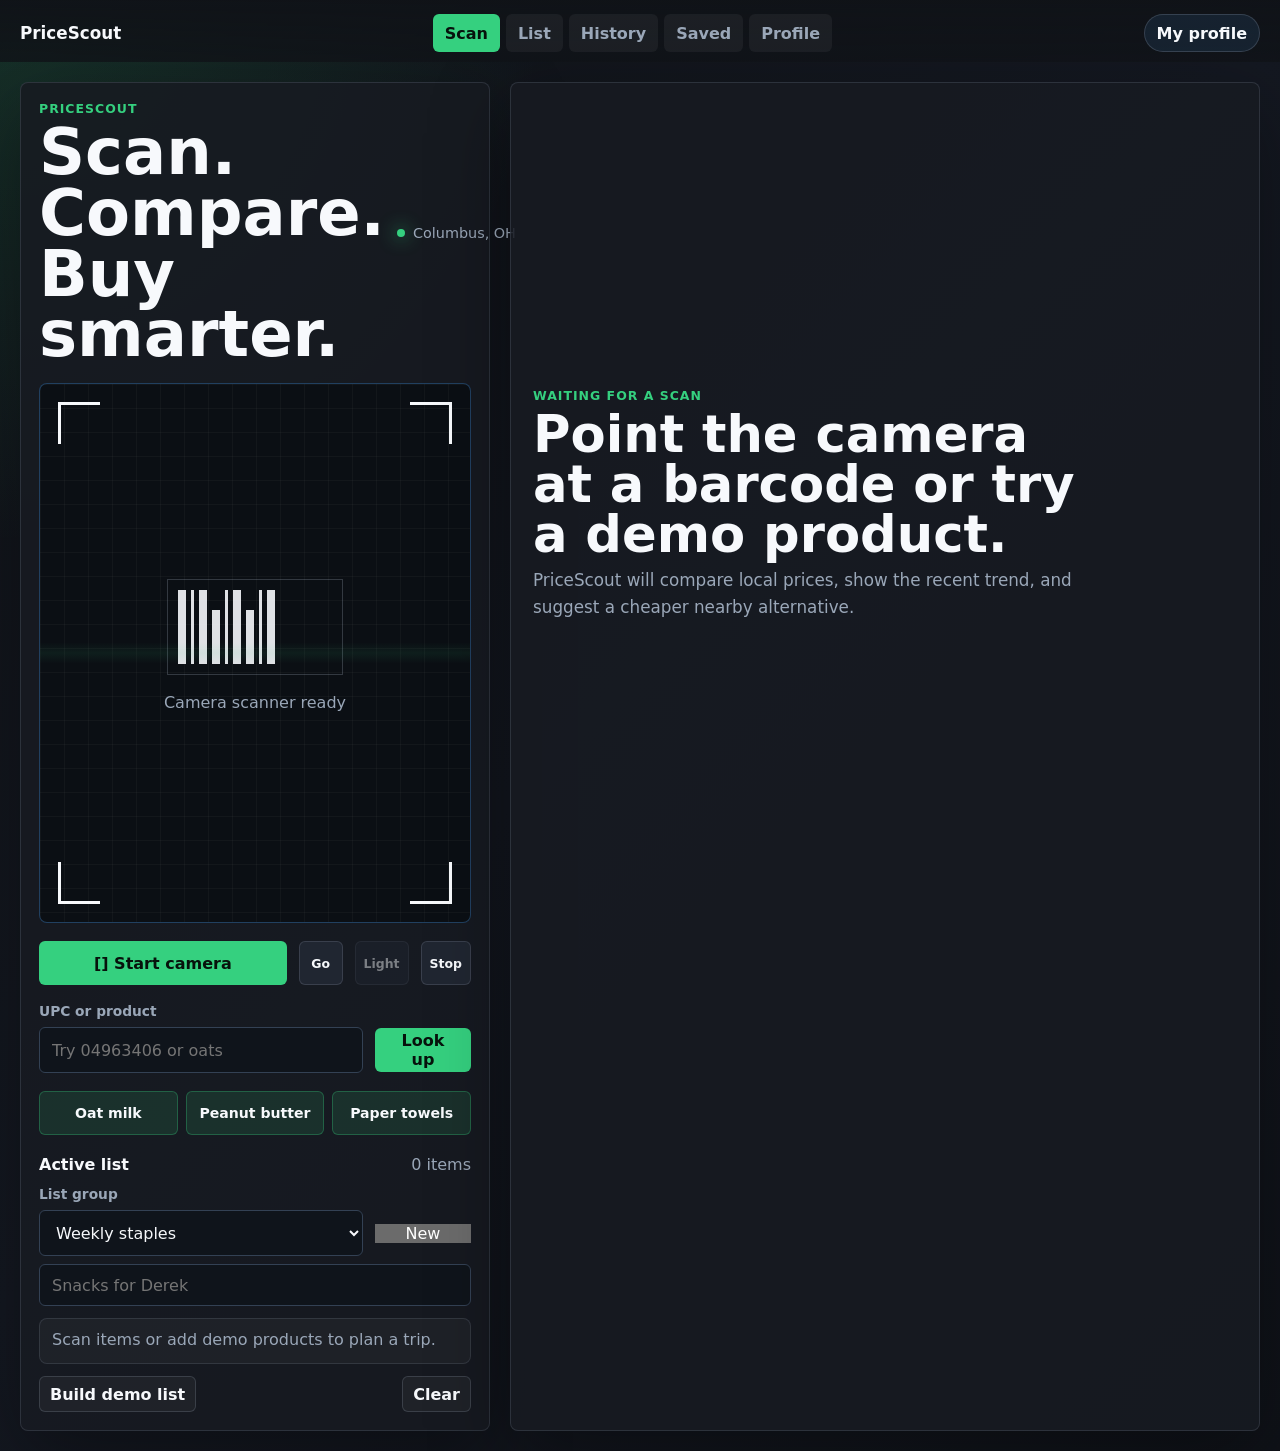
==== Personal Projects/Barcode Scanner/index.html @ 95c1b1e7 "Split app into separate pages" ====
<!doctype html>
<html lang="en">
  <head>
    <meta charset="utf-8" />
    <meta name="viewport" content="width=device-width, initial-scale=1" />
    <title>PriceScout - Scan</title>
    <link rel="stylesheet" href="styles.css" />
  </head>
  <body data-page="scan">
    <header class="app-nav">
      <a class="brand-mark" href="index.html"><strong>PriceScout</strong></a>
      <nav aria-label="Primary">
        <a class="nav-btn active" href="index.html">Scan</a>
        <a class="nav-btn" href="list.html">List</a>
        <a class="nav-btn" href="history.html">History</a>
        <a class="nav-btn" href="saved.html">Saved</a>
        <a class="nav-btn" href="profile.html">Profile</a>
      </nav>
      <a id="profileButton" class="profile-pill" href="profile.html">
        <span id="profileName">My profile</span>
      </a>
    </header>

    <main class="app-shell">
      <section class="scanner-pane" aria-label="Barcode scanner">
        <header class="topbar">
          <div>
            <p class="eyebrow">PriceScout</p>
            <h1>Scan. Compare. Buy smarter.</h1>
          </div>
          <div class="location-pill" aria-label="Current market">
            <span class="dot"></span>
            Columbus, OH
          </div>
        </header>

        <div class="scanner-frame">
          <video id="camera" class="camera" autoplay playsinline muted></video>
          <div id="cameraFallback" class="camera-fallback">
            <div class="barcode-mark" aria-hidden="true">
              <span></span><span></span><span></span><span></span><span></span>
              <span></span><span></span><span></span><span></span>
            </div>
            <p>Camera scanner ready</p>
          </div>
          <div id="cameraNotice" class="camera-notice hidden"></div>
          <div class="scan-grid" aria-hidden="true"></div>
          <div id="scanLine" class="scan-line"></div>
          <div class="corner top-left"></div>
          <div class="corner top-right"></div>
          <div class="corner bottom-left"></div>
          <div class="corner bottom-right"></div>
        </div>

        <div class="scan-actions" aria-label="Scanner controls">
          <button id="startCamera" class="primary-btn" type="button">
            <span aria-hidden="true">[]</span>
            Start camera
          </button>
          <button id="demoScan" class="icon-btn" type="button" aria-label="Run demo scan" title="Run demo scan">Go</button>
          <button id="toggleTorch" class="icon-btn" type="button" aria-label="Toggle flashlight" title="Toggle flashlight" disabled>Light</button>
          <button id="stopCamera" class="icon-btn" type="button" aria-label="Stop camera" title="Stop camera">Stop</button>
        </div>

        <form id="lookupForm" class="manual-lookup" autocomplete="off">
          <label for="upcInput">UPC or product</label>
          <div class="lookup-row">
            <input id="upcInput" name="upc" type="text" inputmode="numeric" placeholder="Try 04963406 or oats" />
            <button type="submit">Look up</button>
          </div>
        </form>

        <div class="demo-products" aria-label="Demo products">
          <button type="button" data-code="04963406">Oat milk</button>
          <button type="button" data-code="041570052057">Peanut butter</button>
          <button type="button" data-code="036000291452">Paper towels</button>
        </div>

        <section class="basket-panel" aria-label="Grocery list">
          <div class="section-heading">
            <h3>Active list</h3>
            <span id="basketCount">0 items</span>
          </div>
          <form id="groupForm" class="group-form" autocomplete="off">
            <label for="groupSelect">List group</label>
            <div class="lookup-row">
              <select id="groupSelect" name="group"></select>
              <button type="submit">New</button>
            </div>
            <input id="groupNameInput" type="text" placeholder="Snacks for Derek" />
          </form>
          <div id="basketList" class="basket-list"></div>
          <div class="basket-actions">
            <button id="seedBasket" class="ghost-btn" type="button">Build demo list</button>
            <button id="clearBasket" class="ghost-btn" type="button">Clear</button>
          </div>
        </section>
      </section>

      <section class="results-pane" aria-live="polite">
        <div id="emptyState" class="empty-state">
          <p class="eyebrow">Waiting for a scan</p>
          <h2>Point the camera at a barcode or try a demo product.</h2>
          <p>PriceScout will compare local prices, show the recent trend, and suggest a cheaper nearby alternative.</p>
        </div>

        <div id="loadingState" class="loading-state hidden">
          <p class="eyebrow">Reading barcode</p>
          <h2>Checking local prices...</h2>
          <div class="progress-track"><span id="progressBar"></span></div>
          <p id="loadingText">Identifying product</p>
        </div>

        <article id="productResult" class="product-result hidden">
          <header class="product-header">
            <img id="productImage" class="product-image hidden" alt="" />
            <div>
              <p id="productMeta" class="eyebrow">UPC</p>
              <h2 id="productName"></h2>
              <p id="productBrand" class="subtle"></p>
              <p id="productSource" class="source-line"></p>
            </div>
            <div class="product-actions">
              <div id="dealBadge" class="deal-badge">Fair</div>
              <button id="addToBasket" class="small-action" type="button">Add to list</button>
              <button id="saveProduct" class="ghost-btn" type="button">Save</button>
            </div>
          </header>

          <div class="hero-metrics">
            <div>
              <span class="metric-label">Best local</span>
              <strong id="bestPrice">$0.00</strong>
              <span id="bestStore"></span>
            </div>
            <div>
              <span class="metric-label">6 month trend</span>
              <strong id="trendValue">0%</strong>
              <span id="trendCopy"></span>
            </div>
            <div>
              <span class="metric-label">Alternative</span>
              <strong id="savingsValue">$0.00</strong>
              <span id="alternativeName"></span>
            </div>
          </div>

          <section class="insight-band">
            <span aria-hidden="true">i</span>
            <p id="insightText"></p>
          </section>

          <section class="store-section">
            <div class="section-heading">
              <h3>Nearby stores</h3>
              <button id="sortStores" class="text-btn" type="button">Sort by price</button>
            </div>
            <div id="storeList" class="store-list"></div>
          </section>

          <section class="history-section">
            <div class="section-heading">
              <h3>Price history</h3>
              <span id="historyRange">6 months</span>
            </div>
            <svg id="historyChart" class="history-chart" viewBox="0 0 640 180" role="img" aria-label="Six month price history"></svg>
          </section>

          <section class="alternative-section">
            <h3>Store-brand swap</h3>
            <div id="alternativeCard" class="alternative-card"></div>
          </section>
        </article>

        <article id="optimizerPanel" class="optimizer-panel hidden">
          <header class="section-heading">
            <div>
              <p class="eyebrow">Trip planner</p>
              <h2>Optimized shopping list</h2>
            </div>
            <div class="mode-toggle" aria-label="Shopping mode">
              <button id="singleStoreMode" class="active" type="button">One shop</button>
              <button id="multiStoreMode" type="button">Multi shop</button>
            </div>
          </header>

          <div class="optimizer-summary">
            <div>
              <span class="metric-label">Estimated total</span>
              <strong id="optimizedTotal">$0.00</strong>
            </div>
            <div>
              <span class="metric-label">Savings</span>
              <strong id="optimizedSavings">$0.00</strong>
            </div>
            <div>
              <span class="metric-label">Stops</span>
              <strong id="optimizedStops">1</strong>
            </div>
          </div>

          <section class="route-card">
            <div class="section-heading">
              <h3 id="routeTitle">Best single store</h3>
              <span id="routeSubtitle">Balanced by basket total</span>
            </div>
            <div id="routeList" class="route-list"></div>
          </section>
        </article>
      </section>
    </main>

    <nav class="bottom-nav" aria-label="Primary mobile">
      <a class="nav-btn active" href="index.html">Scan</a>
      <a class="nav-btn" href="list.html">List</a>
      <a class="nav-btn" href="history.html">History</a>
      <a class="nav-btn" href="saved.html">Saved</a>
      <a class="nav-btn" href="profile.html">Profile</a>
    </nav>

    <script src="app.js"></script>
  </body>
</html>
---- Personal Projects/Barcode Scanner/styles.css ----
:root {
  color-scheme: dark;
  --bg: #101318;
  --panel: #171b22;
  --panel-2: #202631;
  --line: #334154;
  --text: #f7f9fc;
  --muted: #9aa7b8;
  --green: #35d07f;
  --blue: #52a8ff;
  --amber: #f4b63f;
  --red: #ff6b6b;
  --shadow: 0 24px 80px rgba(0, 0, 0, 0.35);
}

* {
  box-sizing: border-box;
}

body {
  margin: 0;
  min-height: 100vh;
  background:
    radial-gradient(circle at top left, rgba(53, 208, 127, 0.16), transparent 34rem),
    linear-gradient(135deg, #101318 0%, #141821 48%, #0f1218 100%);
  color: var(--text);
  font-family: Inter, ui-sans-serif, system-ui, -apple-system, BlinkMacSystemFont, "Segoe UI", sans-serif;
}

button,
input,
select {
  font: inherit;
}

button {
  border: 0;
  cursor: pointer;
}

a {
  color: inherit;
  text-decoration: none;
}

.app-nav {
  position: sticky;
  top: 0;
  z-index: 20;
  display: grid;
  grid-template-columns: auto 1fr auto;
  gap: 16px;
  align-items: center;
  width: min(1280px, 100%);
  margin: 0 auto;
  padding: 14px 20px 10px;
  background: linear-gradient(180deg, rgba(16, 19, 24, 0.98), rgba(16, 19, 24, 0.82));
  backdrop-filter: blur(14px);
}

.app-nav nav,
.bottom-nav {
  display: flex;
  gap: 6px;
}

.app-nav nav {
  justify-content: center;
}

.brand-mark strong {
  display: block;
  font-size: 1.05rem;
  letter-spacing: 0;
}

.profile-pill {
  display: grid;
  place-items: center;
  min-height: 38px;
  max-width: 180px;
  padding: 0 12px;
  border: 1px solid rgba(154, 167, 184, 0.24);
  border-radius: 999px;
  background: rgba(82, 168, 255, 0.1);
  color: var(--text);
  font-weight: 900;
  overflow: hidden;
  text-overflow: ellipsis;
  white-space: nowrap;
}

.nav-btn {
  display: grid;
  place-items: center;
  min-height: 38px;
  padding: 0 12px;
  border-radius: 6px;
  background: rgba(255, 255, 255, 0.05);
  color: var(--muted);
  font-weight: 900;
}

.nav-btn.active {
  background: var(--green);
  color: #07120c;
}

.bottom-nav,
.app-view {
  display: none;
}

.app-view.active {
  display: grid;
}

.app-shell {
  display: grid;
  grid-template-columns: minmax(320px, 470px) minmax(0, 1fr);
  gap: 20px;
  width: min(1280px, 100%);
  min-height: calc(100vh - 62px);
  margin: 0 auto;
  padding: 20px;
}

.app-page {
  gap: 18px;
  width: min(1280px, 100%);
  min-height: calc(100vh - 74px);
  margin: 0 auto;
  padding: 20px;
}

.scanner-pane,
.results-pane {
  border: 1px solid rgba(148, 163, 184, 0.18);
  background: rgba(23, 27, 34, 0.88);
  box-shadow: var(--shadow);
}

.scanner-pane {
  display: flex;
  flex-direction: column;
  gap: 18px;
  padding: 18px;
  border-radius: 8px;
}

.results-pane {
  position: relative;
  overflow: hidden;
  padding: 22px;
  border-radius: 8px;
}

.topbar,
.product-header,
.section-heading,
.page-heading,
.scan-actions,
.lookup-row,
.basket-actions {
  display: flex;
  align-items: center;
  justify-content: space-between;
  gap: 12px;
}

.page-heading {
  padding: 18px;
  border: 1px solid rgba(148, 163, 184, 0.18);
  border-radius: 8px;
  background: rgba(23, 27, 34, 0.88);
}

.page-heading h1 {
  max-width: none;
  margin-bottom: 0;
  font-size: clamp(1.8rem, 4vw, 3rem);
  line-height: 1;
}

.eyebrow {
  margin: 0 0 6px;
  color: var(--green);
  font-size: 0.78rem;
  font-weight: 800;
  letter-spacing: 0.08em;
  text-transform: uppercase;
}

h1,
h2,
h3,
p {
  margin-top: 0;
}

h1 {
  max-width: 13ch;
  margin-bottom: 0;
  font-size: clamp(2rem, 5vw, 4.25rem);
  line-height: 0.95;
  letter-spacing: 0;
}

h2 {
  margin-bottom: 8px;
  font-size: 1.85rem;
  line-height: 1.08;
  letter-spacing: 0;
}

h3 {
  margin-bottom: 0;
  font-size: 1rem;
  letter-spacing: 0;
}

.location-pill {
  display: inline-flex;
  align-items: center;
  gap: 8px;
  min-width: max-content;
  color: var(--muted);
  font-size: 0.9rem;
}

.dot {
  width: 8px;
  height: 8px;
  border-radius: 50%;
  background: var(--green);
  box-shadow: 0 0 18px var(--green);
}

.scanner-frame {
  position: relative;
  overflow: hidden;
  width: 100%;
  aspect-ratio: 4 / 5;
  min-height: 340px;
  border: 1px solid rgba(82, 168, 255, 0.32);
  border-radius: 8px;
  background: #0b0f14;
}

.camera,
.camera-fallback {
  position: absolute;
  inset: 0;
  width: 100%;
  height: 100%;
}

.camera {
  display: none;
  object-fit: cover;
}

.camera.is-live {
  display: block;
}

.camera-fallback {
  display: grid;
  place-items: center;
  align-content: center;
  gap: 18px;
  color: var(--muted);
  background:
    linear-gradient(rgba(255, 255, 255, 0.03) 1px, transparent 1px),
    linear-gradient(90deg, rgba(255, 255, 255, 0.03) 1px, transparent 1px);
  background-size: 24px 24px;
}

.camera.is-live + .camera-fallback {
  display: none;
}

.camera-notice {
  position: absolute;
  left: 14px;
  right: 14px;
  bottom: 14px;
  z-index: 4;
  padding: 12px;
  border: 1px solid rgba(244, 182, 63, 0.38);
  border-radius: 8px;
  background: rgba(15, 20, 27, 0.92);
  color: var(--text);
  line-height: 1.4;
}

.camera-notice strong {
  display: block;
  margin-bottom: 4px;
  color: var(--amber);
}

.barcode-mark {
  display: flex;
  align-items: end;
  gap: 5px;
  width: 176px;
  height: 96px;
  padding: 10px;
  border: 1px solid rgba(154, 167, 184, 0.28);
}

.barcode-mark span {
  display: block;
  width: 8px;
  height: 100%;
  background: var(--text);
  opacity: 0.9;
}

.barcode-mark span:nth-child(2),
.barcode-mark span:nth-child(5),
.barcode-mark span:nth-child(8) {
  width: 3px;
}

.barcode-mark span:nth-child(4),
.barcode-mark span:nth-child(7) {
  height: 72%;
}

.scan-grid {
  position: absolute;
  inset: 0;
  background: linear-gradient(transparent 0 48%, rgba(53, 208, 127, 0.08) 50%, transparent 52%);
  pointer-events: none;
}

.scan-line {
  position: absolute;
  left: 8%;
  right: 8%;
  top: 16%;
  height: 3px;
  background: var(--green);
  box-shadow: 0 0 24px var(--green), 0 0 60px rgba(53, 208, 127, 0.75);
  opacity: 0;
}

.scan-line.active {
  opacity: 1;
  animation: scanSweep 1.3s ease-in-out infinite;
}

@keyframes scanSweep {
  0%, 100% { transform: translateY(0); }
  50% { transform: translateY(235px); }
}

.corner {
  position: absolute;
  width: 42px;
  height: 42px;
  border-color: var(--green);
}

.top-left { top: 18px; left: 18px; border-top: 3px solid; border-left: 3px solid; }
.top-right { top: 18px; right: 18px; border-top: 3px solid; border-right: 3px solid; }
.bottom-left { bottom: 18px; left: 18px; border-bottom: 3px solid; border-left: 3px solid; }
.bottom-right { bottom: 18px; right: 18px; border-bottom: 3px solid; border-right: 3px solid; }

.primary-btn,
.manual-lookup button,
.demo-products button,
.small-action {
  min-height: 44px;
  border-radius: 6px;
  background: var(--green);
  color: #07120c;
  font-weight: 800;
}

.primary-btn {
  flex: 1;
}

.icon-btn {
  display: grid;
  place-items: center;
  min-width: 44px;
  height: 44px;
  padding: 0 8px;
  border-radius: 6px;
  background: var(--panel-2);
  color: var(--text);
  border: 1px solid rgba(154, 167, 184, 0.2);
  font-size: 0.78rem;
  font-weight: 900;
}

.icon-btn.active {
  background: rgba(244, 182, 63, 0.18);
  color: var(--amber);
  border-color: rgba(244, 182, 63, 0.5);
}

.icon-btn:disabled {
  cursor: not-allowed;
  opacity: 0.45;
}

.ghost-btn {
  display: inline-grid;
  place-items: center;
  min-height: 36px;
  padding: 0 10px;
  border: 1px solid rgba(154, 167, 184, 0.22);
  border-radius: 6px;
  background: rgba(255, 255, 255, 0.04);
  color: var(--text);
  font-weight: 800;
}

.manual-lookup {
  display: grid;
  gap: 8px;
}

.manual-lookup label {
  color: var(--muted);
  font-size: 0.86rem;
  font-weight: 700;
}

.lookup-row input,
.lookup-row select {
  min-width: 0;
  width: 100%;
  min-height: 46px;
  padding: 0 12px;
  border: 1px solid var(--line);
  border-radius: 6px;
  background: #0f141b;
  color: var(--text);
  outline: 0;
}

.lookup-row input:focus,
.lookup-row select:focus {
  border-color: var(--blue);
  box-shadow: 0 0 0 3px rgba(82, 168, 255, 0.18);
}

.lookup-row button {
  min-width: 96px;
  padding: 0 14px;
}

.demo-products {
  display: grid;
  grid-template-columns: repeat(3, minmax(0, 1fr));
  gap: 8px;
}

.demo-products button {
  padding: 0 8px;
  background: rgba(53, 208, 127, 0.13);
  color: var(--text);
  border: 1px solid rgba(53, 208, 127, 0.3);
  font-size: 0.88rem;
}

.basket-panel {
  display: grid;
  gap: 12px;
  margin-top: auto;
  padding-top: 2px;
}

.group-form,
.profile-form {
  display: grid;
  gap: 8px;
}

.group-form label,
.profile-form label {
  color: var(--muted);
  font-size: 0.86rem;
  font-weight: 700;
}

.group-form > input,
.profile-form input {
  min-height: 42px;
  padding: 0 12px;
  border: 1px solid var(--line);
  border-radius: 6px;
  background: #0f141b;
  color: var(--text);
}

.basket-list {
  display: grid;
  gap: 8px;
  min-height: 46px;
}

.basket-empty,
.basket-item {
  padding: 10px 12px;
  border: 1px solid rgba(154, 167, 184, 0.16);
  border-radius: 8px;
  background: rgba(255, 255, 255, 0.035);
}

.basket-empty {
  color: var(--muted);
  line-height: 1.4;
}

.basket-item {
  display: grid;
  grid-template-columns: minmax(0, 1fr) auto;
  gap: 10px;
  align-items: center;
}

.basket-item p {
  margin-bottom: 2px;
  color: var(--muted);
  font-size: 0.86rem;
}

.basket-item button {
  width: 32px;
  height: 32px;
  border-radius: 6px;
  background: rgba(255, 107, 107, 0.12);
  color: var(--red);
  font-weight: 900;
}

.group-cards,
.history-list,
.profile-stats {
  display: grid;
  gap: 12px;
}

.group-card,
.history-card,
.profile-card {
  display: grid;
  gap: 12px;
  padding: 14px;
  border: 1px solid rgba(154, 167, 184, 0.16);
  border-radius: 8px;
  background: rgba(23, 27, 34, 0.88);
}

.group-card header,
.history-card {
  display: grid;
  grid-template-columns: minmax(0, 1fr) auto;
  gap: 12px;
  align-items: center;
}

.history-product {
  display: flex;
  gap: 12px;
  align-items: center;
  min-width: 0;
}

.history-product img,
.history-thumb {
  width: 54px;
  height: 54px;
  flex: 0 0 auto;
  border: 1px solid rgba(154, 167, 184, 0.18);
  border-radius: 8px;
  background: #fff;
  object-fit: contain;
}

.history-thumb {
  display: grid;
  place-items: center;
  background: rgba(82, 168, 255, 0.1);
  color: var(--blue);
  font-weight: 900;
}

.card-actions {
  display: flex;
  gap: 8px;
  flex-wrap: wrap;
  justify-content: end;
}

.empty-state,
.loading-state {
  display: grid;
  align-content: center;
  min-height: calc(100vh - 84px);
  max-width: 560px;
}

.empty-state h2,
.loading-state h2 {
  font-size: clamp(2rem, 4vw, 4.8rem);
  line-height: 0.98;
  letter-spacing: 0;
}

.empty-state p:last-child,
.loading-state p:last-child {
  color: var(--muted);
  font-size: 1.05rem;
  line-height: 1.6;
}

.progress-track {
  overflow: hidden;
  width: min(420px, 100%);
  height: 8px;
  margin: 20px 0 12px;
  border-radius: 999px;
  background: var(--panel-2);
}

.progress-track span {
  display: block;
  width: 0%;
  height: 100%;
  background: linear-gradient(90deg, var(--green), var(--blue));
  transition: width 200ms ease;
}

.product-result {
  display: grid;
  gap: 20px;
}

.product-header {
  align-items: start;
}

.product-image {
  width: 82px;
  height: 82px;
  border: 1px solid rgba(154, 167, 184, 0.2);
  border-radius: 8px;
  background: #fff;
  object-fit: contain;
}

.source-line {
  margin: 6px 0 0;
  color: var(--blue);
  font-size: 0.86rem;
  font-weight: 800;
}

.product-actions {
  display: grid;
  gap: 8px;
  justify-items: end;
}

.small-action {
  min-height: 36px;
  padding: 0 12px;
}

.small-action:disabled {
  cursor: not-allowed;
  opacity: 0.55;
}

.subtle,
.metric-label,
.hero-metrics span,
.section-heading span {
  color: var(--muted);
}

.deal-badge {
  display: grid;
  place-items: center;
  min-width: 92px;
  height: 38px;
  border-radius: 999px;
  background: rgba(53, 208, 127, 0.13);
  color: var(--green);
  border: 1px solid rgba(53, 208, 127, 0.28);
  font-weight: 900;
}

.deal-badge.high {
  background: rgba(255, 107, 107, 0.13);
  color: var(--red);
  border-color: rgba(255, 107, 107, 0.28);
}

.deal-badge.fair {
  background: rgba(244, 182, 63, 0.13);
  color: var(--amber);
  border-color: rgba(244, 182, 63, 0.28);
}

.deal-badge.tracking {
  background: rgba(82, 168, 255, 0.13);
  color: var(--blue);
  border-color: rgba(82, 168, 255, 0.28);
}

.hero-metrics {
  display: grid;
  grid-template-columns: repeat(3, minmax(0, 1fr));
  gap: 12px;
}

.optimizer-panel {
  display: grid;
  gap: 18px;
  margin-top: 22px;
  padding-top: 20px;
  border-top: 1px solid rgba(154, 167, 184, 0.18);
}

.mode-toggle {
  display: grid;
  grid-template-columns: repeat(2, minmax(84px, 1fr));
  gap: 4px;
  padding: 4px;
  border: 1px solid rgba(154, 167, 184, 0.2);
  border-radius: 8px;
  background: #111821;
}

.mode-toggle button {
  min-height: 36px;
  border-radius: 6px;
  background: transparent;
  color: var(--muted);
  font-weight: 900;
}

.mode-toggle button.active {
  background: var(--green);
  color: #07120c;
}

.optimizer-summary {
  display: grid;
  grid-template-columns: repeat(3, minmax(0, 1fr));
  gap: 12px;
}

.optimizer-summary > div {
  display: grid;
  gap: 5px;
  min-height: 104px;
  padding: 14px;
  border: 1px solid rgba(154, 167, 184, 0.18);
  border-radius: 8px;
  background: var(--panel-2);
}

.optimizer-summary strong {
  font-size: 1.75rem;
}

.route-card {
  display: grid;
  gap: 12px;
}

.route-list {
  display: grid;
  gap: 10px;
}

.route-stop {
  display: grid;
  gap: 8px;
  padding: 12px;
  border: 1px solid rgba(82, 168, 255, 0.22);
  border-radius: 8px;
  background: rgba(82, 168, 255, 0.06);
}

.route-stop header {
  display: flex;
  justify-content: space-between;
  gap: 10px;
  align-items: center;
}

.route-stop ol {
  display: grid;
  gap: 6px;
  margin: 0;
  padding-left: 20px;
  color: var(--muted);
}

.route-stop li strong {
  color: var(--text);
}

.hero-metrics > div {
  display: grid;
  gap: 5px;
  min-height: 128px;
  padding: 16px;
  border: 1px solid rgba(154, 167, 184, 0.18);
  border-radius: 8px;
  background: var(--panel-2);
}

.metric-label {
  font-size: 0.78rem;
  font-weight: 800;
  text-transform: uppercase;
}

.hero-metrics strong {
  font-size: 2.1rem;
  line-height: 1;
}

.insight-band {
  display: flex;
  gap: 12px;
  align-items: flex-start;
  padding: 14px;
  border-left: 4px solid var(--blue);
  background: rgba(82, 168, 255, 0.1);
}

.insight-band span {
  display: grid;
  place-items: center;
  width: 24px;
  height: 24px;
  flex: 0 0 auto;
  border-radius: 50%;
  background: var(--blue);
  color: #07111c;
  font-weight: 900;
}

.insight-band p {
  margin-bottom: 0;
  line-height: 1.5;
}

.store-list {
  display: grid;
  gap: 8px;
  margin-top: 12px;
}

.store-row {
  display: grid;
  grid-template-columns: minmax(110px, 1fr) auto auto;
  gap: 12px;
  align-items: center;
  min-height: 58px;
  padding: 10px 12px;
  border: 1px solid rgba(154, 167, 184, 0.16);
  border-radius: 8px;
  background: rgba(255, 255, 255, 0.035);
}

.store-row.best {
  border-color: rgba(53, 208, 127, 0.52);
  background: rgba(53, 208, 127, 0.08);
}

.store-row strong {
  font-size: 1.2rem;
}

.store-distance {
  color: var(--muted);
  font-size: 0.88rem;
}

.text-btn {
  min-height: 34px;
  padding: 0 10px;
  border-radius: 6px;
  background: transparent;
  color: var(--blue);
  font-weight: 800;
}

.history-chart {
  width: 100%;
  min-height: 180px;
  margin-top: 12px;
  border: 1px solid rgba(154, 167, 184, 0.16);
  border-radius: 8px;
  background: #111821;
}

.alternative-card {
  display: grid;
  grid-template-columns: minmax(0, 1fr) auto;
  gap: 14px;
  align-items: center;
  margin-top: 12px;
  padding: 14px;
  border: 1px solid rgba(244, 182, 63, 0.28);
  border-radius: 8px;
  background: rgba(244, 182, 63, 0.09);
}

.alternative-card p {
  margin-bottom: 4px;
  color: var(--muted);
}

.alternative-card strong:last-child {
  color: var(--amber);
  font-size: 1.35rem;
}

.hidden {
  display: none;
}

@media (max-width: 900px) {
  body {
    padding-bottom: 76px;
  }

  .app-nav {
    grid-template-columns: minmax(0, 1fr) auto;
    padding: 12px 12px 10px;
    border-bottom: 1px solid rgba(154, 167, 184, 0.14);
  }

  .app-nav nav {
    display: none;
  }

  .profile-pill {
    max-width: 136px;
    min-height: 40px;
  }

  .bottom-nav {
    position: fixed;
    left: 12px;
    right: 12px;
    bottom: 12px;
    z-index: 30;
    display: grid;
    grid-template-columns: repeat(5, 1fr);
    padding: 6px;
    border: 1px solid rgba(154, 167, 184, 0.22);
    border-radius: 8px;
    background: rgba(15, 20, 27, 0.96);
    box-shadow: var(--shadow);
  }

  .bottom-nav .nav-btn {
    padding: 0 6px;
    font-size: 0.78rem;
  }

  .app-shell {
    grid-template-columns: 1fr;
    padding: 12px;
  }

  .app-page {
    padding: 12px;
  }

  .empty-state,
  .loading-state {
    min-height: 320px;
  }
}

@media (max-width: 620px) {
  .topbar,
  .product-header,
  .hero-metrics,
  .alternative-card,
  .optimizer-summary {
    grid-template-columns: 1fr;
  }

  .topbar,
  .product-header {
    display: grid;
  }

  .product-actions {
    justify-items: start;
  }

  .hero-metrics {
    display: grid;
  }

  .demo-products {
    grid-template-columns: 1fr;
  }

  .store-row {
    grid-template-columns: 1fr auto;
  }

  .store-distance {
    grid-column: 1 / -1;
  }

  .group-card header,
  .history-card {
    grid-template-columns: 1fr;
  }

  .card-actions {
    justify-content: start;
  }
}
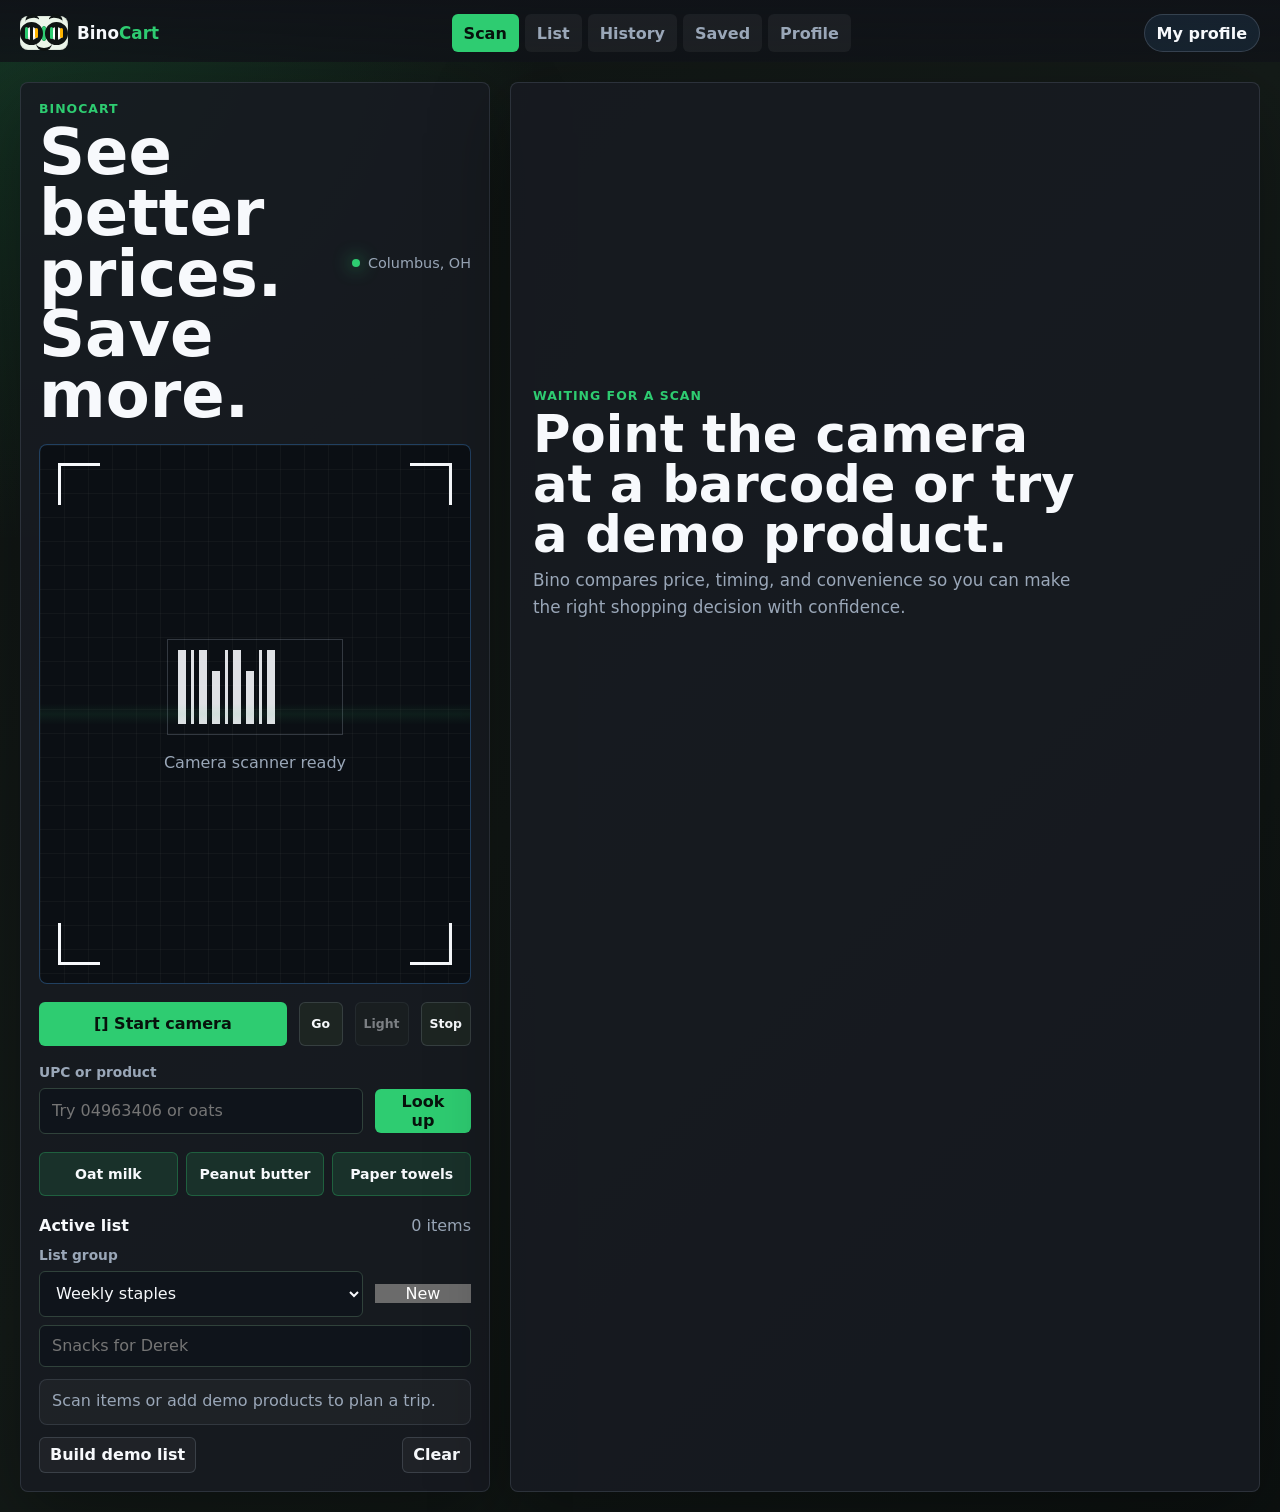
==== commit 38dbd744: "Rebrand barcode scanner to BinoCart" ====
--- a/Personal Projects/Barcode Scanner/index.html
+++ b/Personal Projects/Barcode Scanner/index.html
@@ -3,12 +3,20 @@
   <head>
     <meta charset="utf-8" />
     <meta name="viewport" content="width=device-width, initial-scale=1" />
-    <title>PriceScout - Scan</title>
+    <title>BinoCart - Scan</title>
     <link rel="stylesheet" href="styles.css" />
   </head>
   <body data-page="scan">
     <header class="app-nav">
-      <a class="brand-mark" href="index.html"><strong>PriceScout</strong></a>
+      <a class="brand-mark" href="index.html" aria-label="BinoCart home">
+        <span class="bino-logo" aria-hidden="true">
+          <span class="bino-lens left"><span></span><span></span><span></span></span>
+          <span class="bino-bridge"></span>
+          <span class="bino-lens right"><span></span><span></span><span></span></span>
+          <span class="bino-smile"></span>
+        </span>
+        <strong><span>Bino</span><span>Cart</span></strong>
+      </a>
       <nav aria-label="Primary">
         <a class="nav-btn active" href="index.html">Scan</a>
         <a class="nav-btn" href="list.html">List</a>
@@ -25,8 +33,8 @@
       <section class="scanner-pane" aria-label="Barcode scanner">
         <header class="topbar">
           <div>
-            <p class="eyebrow">PriceScout</p>
-            <h1>Scan. Compare. Buy smarter.</h1>
+            <p class="eyebrow">BinoCart</p>
+            <h1>See better prices. Save more.</h1>
           </div>
           <div class="location-pill" aria-label="Current market">
             <span class="dot"></span>
@@ -101,7 +109,7 @@
         <div id="emptyState" class="empty-state">
           <p class="eyebrow">Waiting for a scan</p>
           <h2>Point the camera at a barcode or try a demo product.</h2>
-          <p>PriceScout will compare local prices, show the recent trend, and suggest a cheaper nearby alternative.</p>
+          <p>Bino compares price, timing, and convenience so you can make the right shopping decision with confidence.</p>
         </div>
 
         <div id="loadingState" class="loading-state hidden">
@@ -129,7 +137,7 @@
 
           <div class="hero-metrics">
             <div>
-              <span class="metric-label">Best local</span>
+              <span class="metric-label">Best decision</span>
               <strong id="bestPrice">$0.00</strong>
               <span id="bestStore"></span>
             </div>
@@ -167,7 +175,7 @@
           </section>
 
           <section class="alternative-section">
-            <h3>Store-brand swap</h3>
+            <h3>Bino swap</h3>
             <div id="alternativeCard" class="alternative-card"></div>
           </section>
         </article>
--- a/Personal Projects/Barcode Scanner/styles.css
+++ b/Personal Projects/Barcode Scanner/styles.css
@@ -1,14 +1,17 @@
 :root {
   color-scheme: dark;
-  --bg: #101318;
-  --panel: #171b22;
-  --panel-2: #202631;
-  --line: #334154;
+  --bg: #0f1413;
+  --panel: #151b19;
+  --panel-2: #1d2522;
+  --line: #30423b;
   --text: #f7f9fc;
   --muted: #9aa7b8;
-  --green: #35d07f;
+  --green: #2ecc71;
+  --green-dark: #1f9e52;
   --blue: #52a8ff;
-  --amber: #f4b63f;
+  --amber: #ffb400;
+  --mint: #ebf5e9;
+  --near-black: #0f1413;
   --red: #ff6b6b;
   --shadow: 0 24px 80px rgba(0, 0, 0, 0.35);
 }
@@ -21,10 +24,10 @@
   margin: 0;
   min-height: 100vh;
   background:
-    radial-gradient(circle at top left, rgba(53, 208, 127, 0.16), transparent 34rem),
-    linear-gradient(135deg, #101318 0%, #141821 48%, #0f1218 100%);
+    radial-gradient(circle at top left, rgba(46, 204, 113, 0.18), transparent 34rem),
+    linear-gradient(135deg, #0f1413 0%, #141b18 48%, #0c1110 100%);
   color: var(--text);
-  font-family: Inter, ui-sans-serif, system-ui, -apple-system, BlinkMacSystemFont, "Segoe UI", sans-serif;
+  font-family: Poppins, Inter, ui-sans-serif, system-ui, -apple-system, BlinkMacSystemFont, "Segoe UI", sans-serif;
 }
 
 button,
@@ -68,10 +71,107 @@
   justify-content: center;
 }
 
+.brand-mark {
+  display: inline-flex;
+  align-items: center;
+  gap: 9px;
+  min-width: max-content;
+}
+
 .brand-mark strong {
-  display: block;
+  display: flex;
   font-size: 1.05rem;
   letter-spacing: 0;
+}
+
+.brand-mark strong span:first-child {
+  color: var(--text);
+}
+
+.brand-mark strong span:last-child {
+  color: var(--green);
+}
+
+.bino-logo {
+  position: relative;
+  display: inline-flex;
+  align-items: center;
+  justify-content: center;
+  width: 48px;
+  height: 34px;
+  border-radius: 8px;
+  background: var(--mint);
+  box-shadow: inset 0 0 0 1px rgba(15, 20, 19, 0.08);
+}
+
+.bino-logo::before,
+.bino-logo::after {
+  content: "";
+  position: absolute;
+  top: -2px;
+  width: 14px;
+  height: 5px;
+  border-radius: 999px 999px 0 0;
+  border-top: 4px solid var(--near-black);
+}
+
+.bino-logo::before {
+  left: 5px;
+  transform: rotate(-8deg);
+}
+
+.bino-logo::after {
+  right: 5px;
+  transform: rotate(8deg);
+}
+
+.bino-lens {
+  position: relative;
+  display: flex;
+  align-items: center;
+  justify-content: center;
+  gap: 2px;
+  width: 23px;
+  height: 23px;
+  border: 5px solid var(--near-black);
+  border-radius: 50%;
+  background: #fff;
+  box-shadow: inset 0 0 0 2px rgba(15, 20, 19, 0.08);
+}
+
+.bino-lens span {
+  width: 3px;
+  height: 12px;
+  border-radius: 999px;
+  background: var(--green);
+}
+
+.bino-lens span:nth-child(2) {
+  height: 16px;
+  background: var(--near-black);
+}
+
+.bino-lens span:nth-child(3) {
+  height: 10px;
+  background: var(--amber);
+}
+
+.bino-bridge {
+  width: 13px;
+  height: 15px;
+  margin-inline: -2px;
+  border-radius: 50%;
+  background: var(--near-black);
+  box-shadow: inset 0 0 0 4px var(--green);
+}
+
+.bino-smile {
+  position: absolute;
+  bottom: -1px;
+  width: 16px;
+  height: 9px;
+  border-bottom: 3px solid var(--near-black);
+  border-radius: 0 0 999px 999px;
 }
 
 .profile-pill {
@@ -332,7 +432,7 @@
 .scan-grid {
   position: absolute;
   inset: 0;
-  background: linear-gradient(transparent 0 48%, rgba(53, 208, 127, 0.08) 50%, transparent 52%);
+  background: linear-gradient(transparent 0 48%, rgba(46, 204, 113, 0.08) 50%, transparent 52%);
   pointer-events: none;
 }
 
@@ -343,7 +443,7 @@
   top: 16%;
   height: 3px;
   background: var(--green);
-  box-shadow: 0 0 24px var(--green), 0 0 60px rgba(53, 208, 127, 0.75);
+  box-shadow: 0 0 24px var(--green), 0 0 60px rgba(46, 204, 113, 0.75);
   opacity: 0;
 }
 
@@ -464,9 +564,9 @@
 
 .demo-products button {
   padding: 0 8px;
-  background: rgba(53, 208, 127, 0.13);
+  background: rgba(46, 204, 113, 0.13);
   color: var(--text);
-  border: 1px solid rgba(53, 208, 127, 0.3);
+  border: 1px solid rgba(46, 204, 113, 0.3);
   font-size: 0.88rem;
 }
 
@@ -693,9 +793,9 @@
   min-width: 92px;
   height: 38px;
   border-radius: 999px;
-  background: rgba(53, 208, 127, 0.13);
+  background: rgba(46, 204, 113, 0.13);
   color: var(--green);
-  border: 1px solid rgba(53, 208, 127, 0.28);
+  border: 1px solid rgba(46, 204, 113, 0.28);
   font-weight: 900;
 }
 
@@ -838,8 +938,8 @@
   gap: 12px;
   align-items: flex-start;
   padding: 14px;
-  border-left: 4px solid var(--blue);
-  background: rgba(82, 168, 255, 0.1);
+  border-left: 4px solid var(--green);
+  background: rgba(46, 204, 113, 0.1);
 }
 
 .insight-band span {
@@ -849,8 +949,8 @@
   height: 24px;
   flex: 0 0 auto;
   border-radius: 50%;
-  background: var(--blue);
-  color: #07111c;
+  background: var(--green);
+  color: #07120c;
   font-weight: 900;
 }
 
@@ -878,8 +978,8 @@
 }
 
 .store-row.best {
-  border-color: rgba(53, 208, 127, 0.52);
-  background: rgba(53, 208, 127, 0.08);
+  border-color: rgba(46, 204, 113, 0.52);
+  background: rgba(46, 204, 113, 0.08);
 }
 
 .store-row strong {
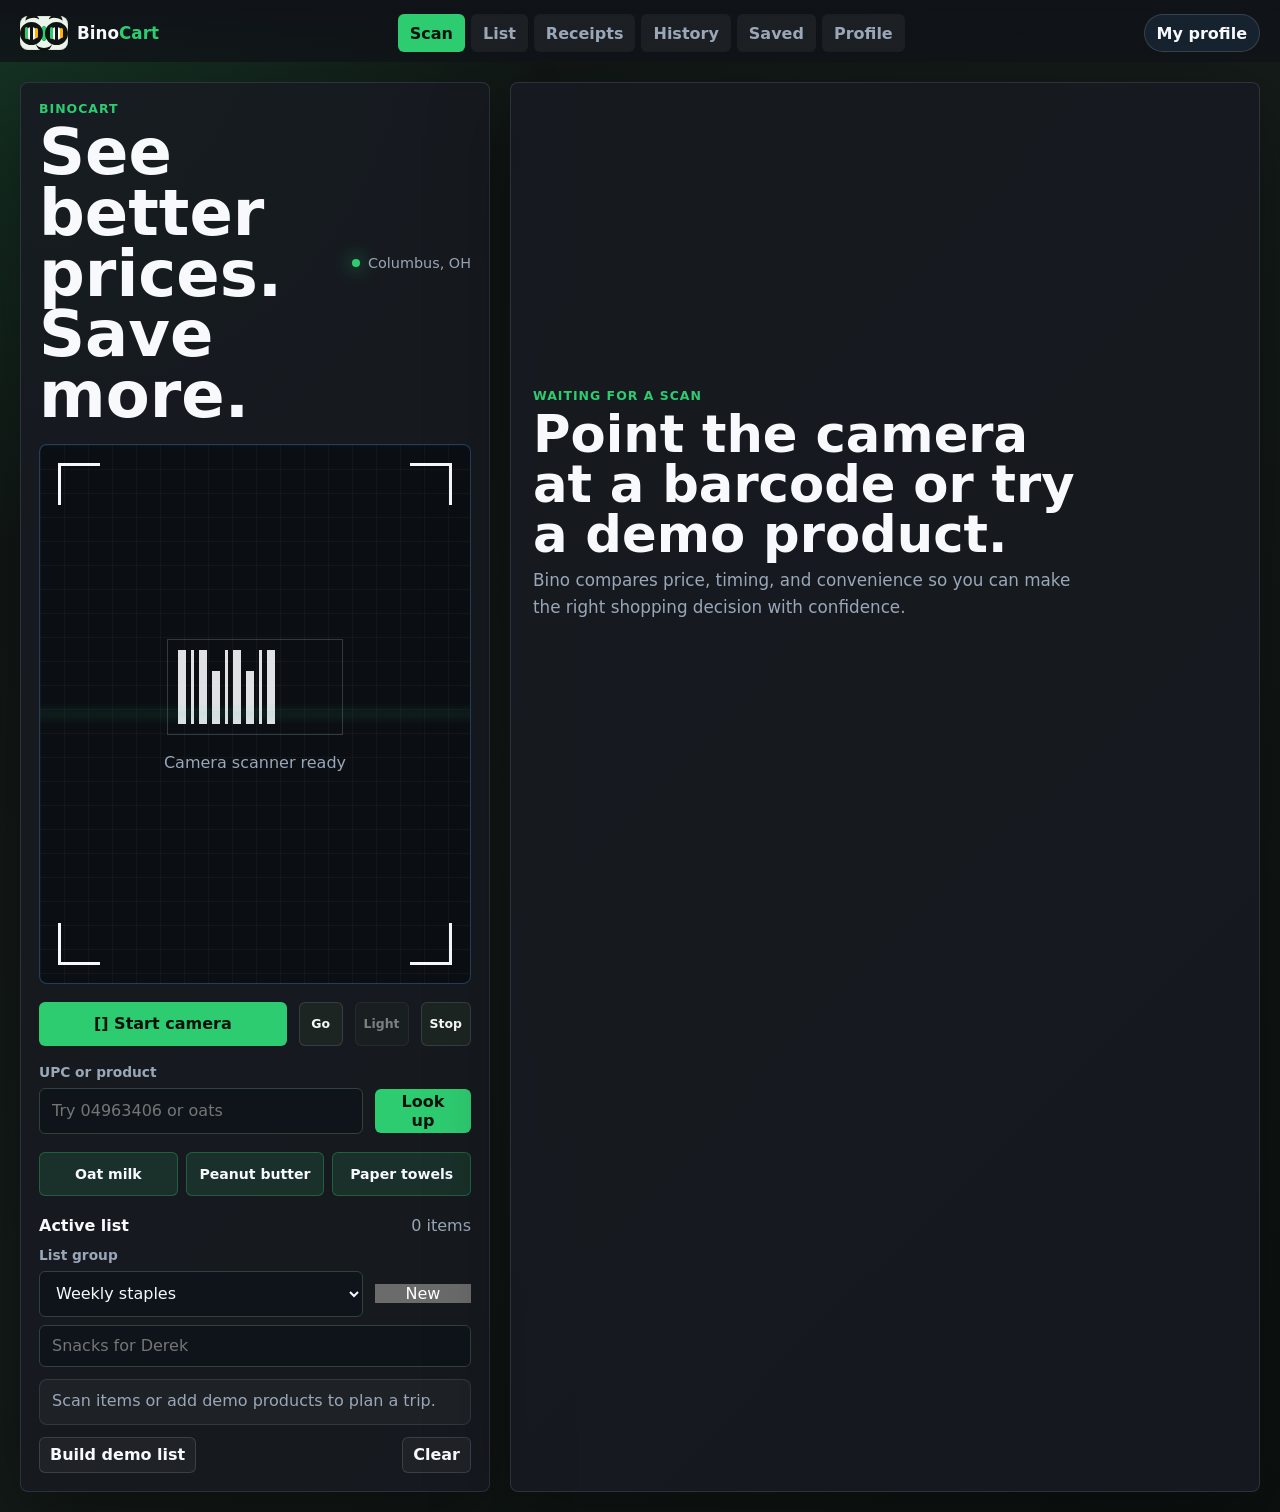
==== commit 23644f58: "Add receipt memory prototype" ====
--- a/Personal Projects/Barcode Scanner/index.html
+++ b/Personal Projects/Barcode Scanner/index.html
@@ -4,7 +4,7 @@
     <meta charset="utf-8" />
     <meta name="viewport" content="width=device-width, initial-scale=1" />
     <title>BinoCart - Scan</title>
-    <link rel="stylesheet" href="styles.css" />
+    <link rel="stylesheet" href="styles.css?v=20260702-receipts" />
   </head>
   <body data-page="scan">
     <header class="app-nav">
@@ -20,6 +20,7 @@
       <nav aria-label="Primary">
         <a class="nav-btn active" href="index.html">Scan</a>
         <a class="nav-btn" href="list.html">List</a>
+        <a class="nav-btn" href="receipts.html">Receipts</a>
         <a class="nav-btn" href="history.html">History</a>
         <a class="nav-btn" href="saved.html">Saved</a>
         <a class="nav-btn" href="profile.html">Profile</a>
@@ -221,11 +222,12 @@
     <nav class="bottom-nav" aria-label="Primary mobile">
       <a class="nav-btn active" href="index.html">Scan</a>
       <a class="nav-btn" href="list.html">List</a>
+      <a class="nav-btn" href="receipts.html">Receipts</a>
       <a class="nav-btn" href="history.html">History</a>
       <a class="nav-btn" href="saved.html">Saved</a>
       <a class="nav-btn" href="profile.html">Profile</a>
     </nav>
 
-    <script src="app.js"></script>
+    <script src="app.js?v=20260702-receipts"></script>
   </body>
 </html>
--- a/Personal Projects/Barcode Scanner/styles.css
+++ b/Personal Projects/Barcode Scanner/styles.css
@@ -521,6 +521,23 @@
   font-weight: 800;
 }
 
+.ghost-btn:disabled {
+  cursor: not-allowed;
+  opacity: 0.45;
+}
+
+.danger-btn {
+  border-color: rgba(255, 107, 107, 0.34);
+  background: rgba(255, 107, 107, 0.1);
+  color: var(--red);
+}
+
+.archive-btn {
+  border-color: rgba(255, 180, 0, 0.34);
+  background: rgba(255, 180, 0, 0.1);
+  color: var(--amber);
+}
+
 .manual-lookup {
   display: grid;
   gap: 8px;
@@ -659,12 +676,175 @@
   background: rgba(23, 27, 34, 0.88);
 }
 
+.archive-section {
+  display: grid;
+  gap: 10px;
+  padding: 14px;
+  border: 1px solid rgba(154, 167, 184, 0.16);
+  border-radius: 8px;
+  background: rgba(23, 27, 34, 0.72);
+}
+
+.archive-row {
+  display: grid;
+  grid-template-columns: minmax(0, 1fr) auto;
+  gap: 12px;
+  align-items: center;
+  padding: 10px 12px;
+  border: 1px solid rgba(154, 167, 184, 0.14);
+  border-radius: 8px;
+  background: rgba(255, 255, 255, 0.035);
+}
+
+.receipt-workspace {
+  display: grid;
+  grid-template-columns: minmax(280px, 0.8fr) minmax(0, 1.2fr);
+  gap: 16px;
+}
+
+.receipt-upload-panel,
+.receipt-review-panel,
+.receipt-history-section {
+  display: grid;
+  gap: 14px;
+  padding: 14px;
+  border: 1px solid rgba(154, 167, 184, 0.16);
+  border-radius: 8px;
+  background: rgba(23, 27, 34, 0.88);
+}
+
+.file-drop {
+  display: grid;
+  gap: 4px;
+  min-height: 88px;
+  padding: 16px;
+  border: 1px dashed rgba(46, 204, 113, 0.48);
+  border-radius: 8px;
+  background: rgba(46, 204, 113, 0.08);
+  cursor: pointer;
+}
+
+.file-drop span {
+  font-weight: 900;
+}
+
+.file-drop small {
+  color: var(--muted);
+}
+
+.hidden-file {
+  position: absolute;
+  width: 1px;
+  height: 1px;
+  opacity: 0;
+  pointer-events: none;
+}
+
+.receipt-preview {
+  display: grid;
+  place-items: center;
+  overflow: hidden;
+  min-height: 260px;
+  border: 1px solid rgba(154, 167, 184, 0.16);
+  border-radius: 8px;
+  background: #0f1413;
+}
+
+.receipt-preview img {
+  width: 100%;
+  max-height: 520px;
+  object-fit: contain;
+}
+
+.receipt-fields,
+.receipt-totals {
+  display: grid;
+  grid-template-columns: repeat(3, minmax(0, 1fr));
+  gap: 10px;
+}
+
+.receipt-fields label,
+.receipt-totals label {
+  display: grid;
+  gap: 6px;
+  color: var(--muted);
+  font-size: 0.82rem;
+  font-weight: 800;
+}
+
+.receipt-fields input,
+.receipt-totals input,
+.receipt-item-row input {
+  min-width: 0;
+  min-height: 42px;
+  padding: 0 10px;
+  border: 1px solid var(--line);
+  border-radius: 6px;
+  background: #0f141b;
+  color: var(--text);
+}
+
+.receipt-items-heading,
+.receipt-item-row {
+  display: grid;
+  grid-template-columns: minmax(0, 1fr) 76px 110px;
+  gap: 8px;
+  align-items: center;
+}
+
+.receipt-items-heading {
+  color: var(--muted);
+  font-size: 0.78rem;
+  font-weight: 900;
+  text-transform: uppercase;
+}
+
+.receipt-items {
+  display: grid;
+  gap: 8px;
+}
+
+.receipt-history-section {
+  margin-top: 16px;
+}
+
 .group-card header,
 .history-card {
   display: grid;
   grid-template-columns: minmax(0, 1fr) auto;
   gap: 12px;
   align-items: center;
+}
+
+.group-title-row {
+  display: flex;
+  align-items: center;
+  gap: 7px;
+  min-width: 0;
+}
+
+.group-title-row h3 {
+  min-width: 0;
+  overflow-wrap: anywhere;
+}
+
+.icon-edit-btn {
+  display: inline-grid;
+  place-items: center;
+  width: 28px;
+  height: 28px;
+  flex: 0 0 auto;
+  border: 1px solid rgba(154, 167, 184, 0.2);
+  border-radius: 6px;
+  background: rgba(255, 255, 255, 0.04);
+  color: var(--muted);
+  font-size: 0.86rem;
+  font-weight: 900;
+}
+
+.icon-edit-btn:hover {
+  border-color: rgba(46, 204, 113, 0.45);
+  color: var(--green);
 }
 
 .history-product {
@@ -1062,7 +1242,7 @@
     bottom: 12px;
     z-index: 30;
     display: grid;
-    grid-template-columns: repeat(5, 1fr);
+    grid-template-columns: repeat(6, 1fr);
     padding: 6px;
     border: 1px solid rgba(154, 167, 184, 0.22);
     border-radius: 8px;
@@ -1071,8 +1251,8 @@
   }
 
   .bottom-nav .nav-btn {
-    padding: 0 6px;
-    font-size: 0.78rem;
+    padding: 0 4px;
+    font-size: 0.72rem;
   }
 
   .app-shell {
@@ -1120,6 +1300,15 @@
     grid-template-columns: 1fr auto;
   }
 
+  .receipt-workspace,
+  .receipt-fields,
+  .receipt-totals,
+  .receipt-items-heading,
+  .receipt-item-row,
+  .archive-row {
+    grid-template-columns: 1fr;
+  }
+
   .store-distance {
     grid-column: 1 / -1;
   }
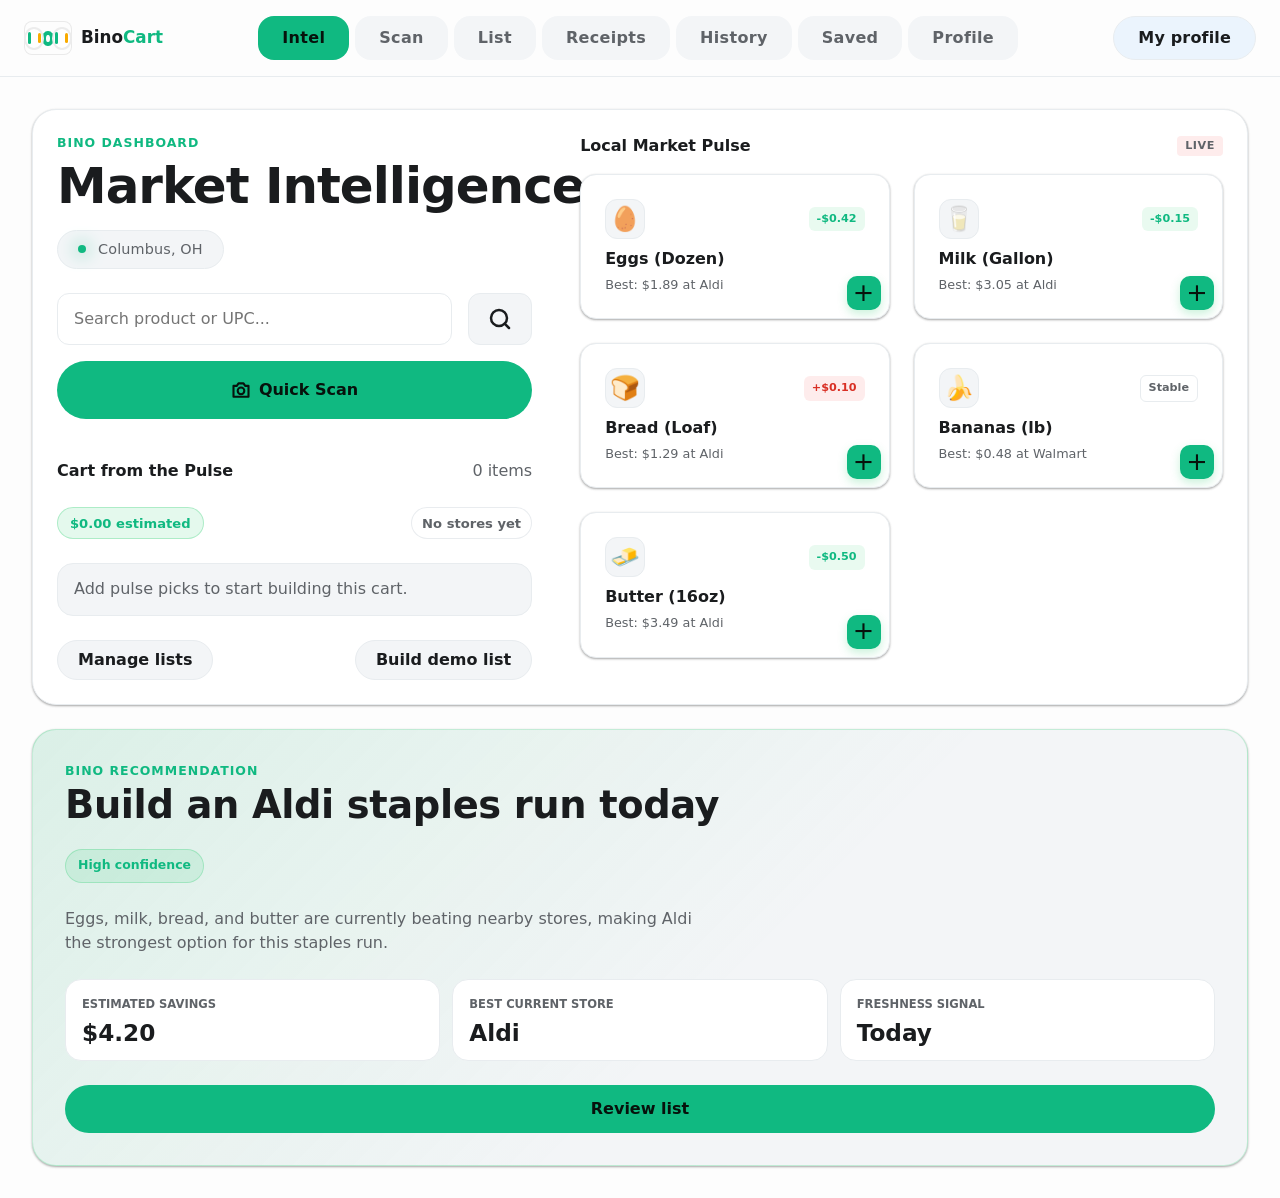
==== commit c70bdce5: "Polish pulse cart controls" ====
--- a/Personal Projects/Barcode Scanner/index.html
+++ b/Personal Projects/Barcode Scanner/index.html
@@ -2,11 +2,11 @@
 <html lang="en">
   <head>
     <meta charset="utf-8" />
-    <meta name="viewport" content="width=device-width, initial-scale=1" />
-    <title>BinoCart - Scan</title>
+    <meta name="viewport" content="width=device-width, initial-scale=1, viewport-fit=cover" />
+    <title>BinoCart - Intel</title>
     <link rel="stylesheet" href="styles.css?v=20260702-receipts" />
   </head>
-  <body data-page="scan">
+  <body data-page="dashboard">
     <header class="app-nav">
       <a class="brand-mark" href="index.html" aria-label="BinoCart home">
         <span class="bino-logo" aria-hidden="true">
@@ -18,215 +18,180 @@
         <strong><span>Bino</span><span>Cart</span></strong>
       </a>
       <nav aria-label="Primary">
-        <a class="nav-btn active" href="index.html">Scan</a>
+        <a class="nav-btn active" href="index.html">Intel</a>
+        <a class="nav-btn" href="scan.html">Scan</a>
         <a class="nav-btn" href="list.html">List</a>
         <a class="nav-btn" href="receipts.html">Receipts</a>
         <a class="nav-btn" href="history.html">History</a>
         <a class="nav-btn" href="saved.html">Saved</a>
         <a class="nav-btn" href="profile.html">Profile</a>
       </nav>
-      <a id="profileButton" class="profile-pill" href="profile.html">
-        <span id="profileName">My profile</span>
-      </a>
+      <a id="profileButton" class="profile-pill" href="profile.html"><span id="profileName">My profile</span></a>
     </header>
 
     <main class="app-shell">
-      <section class="scanner-pane" aria-label="Barcode scanner">
+      <section class="dashboard-pane" aria-label="Market Dashboard">
         <header class="topbar">
-          <div>
-            <p class="eyebrow">BinoCart</p>
-            <h1>See better prices. Save more.</h1>
-          </div>
-          <div class="location-pill" aria-label="Current market">
-            <span class="dot"></span>
-            Columbus, OH
-          </div>
+          <div><p class="eyebrow">Bino Dashboard</p><h1>Market Intelligence</h1></div>
+          <div class="location-pill" aria-label="Current market"><span class="dot"></span>Columbus, OH</div>
         </header>
 
-        <div class="scanner-frame">
-          <video id="camera" class="camera" autoplay playsinline muted></video>
-          <div id="cameraFallback" class="camera-fallback">
-            <div class="barcode-mark" aria-hidden="true">
-              <span></span><span></span><span></span><span></span><span></span>
-              <span></span><span></span><span></span><span></span>
+        <section class="search-hero">
+          <form id="lookupForm" class="manual-lookup" autocomplete="off">
+            <div class="lookup-row">
+              <input id="upcInput" name="upc" type="text" inputmode="numeric" placeholder="Search product or UPC..." />
+              <a href="receipts.html" class="search-trigger" title="Go to Receipt Scanning"><svg viewBox="0 0 24 24" width="24" height="24" stroke="currentColor" fill="none" stroke-width="2.5"><circle cx="11" cy="11" r="8"/><path d="M21 21l-4.35-4.35" stroke-linecap="round"/></svg></a>
             </div>
-            <p>Camera scanner ready</p>
+          </form>
+          <a href="scan.html" class="primary-btn scan-hero-btn">
+            <svg viewBox="0 0 24 24" width="20" height="20" stroke="currentColor" fill="none" stroke-width="2.5" aria-hidden="true">
+              <path d="M3 7h4l2-3h6l2 3h4v13H3z" stroke-linejoin="round"/>
+              <circle cx="12" cy="13" r="4"/>
+            </svg>
+            Quick Scan
+          </a>
+        </section>
+
+        <section class="market-pulse">
+          <div class="section-heading"><h3>Local Market Pulse</h3><span class="live-indicator">LIVE</span></div>
+          <div class="pulse-grid">
+            <article class="pulse-card square-card" data-pulse-trigger="eggs">
+              <div class="pulse-header"><span class="pulse-icon">🥚</span><span class="trend-badge down">-$0.42</span></div>
+              <div class="pulse-body"><strong>Eggs (Dozen)</strong><p>Best: $1.89 at Aldi</p></div>
+              <button class="quick-remove-btn hidden" data-remove-cheapest="eggs" aria-label="Remove Eggs from cart"><span>-</span></button>
+              <button class="quick-add-btn" data-add-cheapest="eggs"><span>+</span></button>
+            </article>
+            <article class="pulse-card square-card" data-pulse-trigger="milk">
+              <div class="pulse-header"><span class="pulse-icon">🥛</span><span class="trend-badge down">-$0.15</span></div>
+              <div class="pulse-body"><strong>Milk (Gallon)</strong><p>Best: $3.05 at Aldi</p></div>
+              <button class="quick-remove-btn hidden" data-remove-cheapest="milk" aria-label="Remove Milk from cart"><span>-</span></button>
+              <button class="quick-add-btn" data-add-cheapest="milk"><span>+</span></button>
+            </article>
+            <article class="pulse-card square-card" data-pulse-trigger="bread">
+              <div class="pulse-header"><span class="pulse-icon">🍞</span><span class="trend-badge up">+$0.10</span></div>
+              <div class="pulse-body"><strong>Bread (Loaf)</strong><p>Best: $1.29 at Aldi</p></div>
+              <button class="quick-remove-btn hidden" data-remove-cheapest="bread" aria-label="Remove Bread from cart"><span>-</span></button>
+              <button class="quick-add-btn" data-add-cheapest="bread"><span>+</span></button>
+            </article>
+            <article class="pulse-card square-card" data-pulse-trigger="bananas">
+              <div class="pulse-header"><span class="pulse-icon">🍌</span><span class="trend-badge stable">Stable</span></div>
+              <div class="pulse-body"><strong>Bananas (lb)</strong><p>Best: $0.48 at Walmart</p></div>
+              <button class="quick-remove-btn hidden" data-remove-cheapest="bananas" aria-label="Remove Bananas from cart"><span>-</span></button>
+              <button class="quick-add-btn" data-add-cheapest="bananas"><span>+</span></button>
+            </article>
+            <article class="pulse-card square-card" data-pulse-trigger="butter">
+              <div class="pulse-header"><span class="pulse-icon">🧈</span><span class="trend-badge down">-$0.50</span></div>
+              <div class="pulse-body"><strong>Butter (16oz)</strong><p>Best: $3.49 at Aldi</p></div>
+              <button class="quick-remove-btn hidden" data-remove-cheapest="butter" aria-label="Remove Butter from cart"><span>-</span></button>
+              <button class="quick-add-btn" data-add-cheapest="butter"><span>+</span></button>
+            </article>
           </div>
-          <div id="cameraNotice" class="camera-notice hidden"></div>
-          <div class="scan-grid" aria-hidden="true"></div>
-          <div id="scanLine" class="scan-line"></div>
-          <div class="corner top-left"></div>
-          <div class="corner top-right"></div>
-          <div class="corner bottom-left"></div>
-          <div class="corner bottom-right"></div>
-        </div>
+        </section>
 
-        <div class="scan-actions" aria-label="Scanner controls">
-          <button id="startCamera" class="primary-btn" type="button">
-            <span aria-hidden="true">[]</span>
-            Start camera
-          </button>
-          <button id="demoScan" class="icon-btn" type="button" aria-label="Run demo scan" title="Run demo scan">Go</button>
-          <button id="toggleTorch" class="icon-btn" type="button" aria-label="Toggle flashlight" title="Toggle flashlight" disabled>Light</button>
-          <button id="stopCamera" class="icon-btn" type="button" aria-label="Stop camera" title="Stop camera">Stop</button>
-        </div>
-
-        <form id="lookupForm" class="manual-lookup" autocomplete="off">
-          <label for="upcInput">UPC or product</label>
-          <div class="lookup-row">
-            <input id="upcInput" name="upc" type="text" inputmode="numeric" placeholder="Try 04963406 or oats" />
-            <button type="submit">Look up</button>
+        <section class="basket-panel" aria-label="Cart from the Pulse">
+          <div class="section-heading"><h3>Cart from the Pulse</h3><span id="basketCount">0 items</span></div>
+          <div class="basket-summary" aria-label="Cart summary">
+            <span id="basketTotal" class="basket-total-pill">$0.00 estimated</span>
+            <div id="basketStores" class="basket-store-pills" aria-label="Stores in cart"></div>
           </div>
-        </form>
-
-        <div class="demo-products" aria-label="Demo products">
-          <button type="button" data-code="04963406">Oat milk</button>
-          <button type="button" data-code="041570052057">Peanut butter</button>
-          <button type="button" data-code="036000291452">Paper towels</button>
-        </div>
-
-        <section class="basket-panel" aria-label="Grocery list">
-          <div class="section-heading">
-            <h3>Active list</h3>
-            <span id="basketCount">0 items</span>
-          </div>
-          <form id="groupForm" class="group-form" autocomplete="off">
-            <label for="groupSelect">List group</label>
-            <div class="lookup-row">
-              <select id="groupSelect" name="group"></select>
-              <button type="submit">New</button>
-            </div>
-            <input id="groupNameInput" type="text" placeholder="Snacks for Derek" />
-          </form>
           <div id="basketList" class="basket-list"></div>
-          <div class="basket-actions">
-            <button id="seedBasket" class="ghost-btn" type="button">Build demo list</button>
-            <button id="clearBasket" class="ghost-btn" type="button">Clear</button>
-          </div>
+          <div class="basket-actions"><a href="list.html" class="ghost-btn">Manage lists</a><button id="seedBasket" class="ghost-btn" type="button">Build demo list</button></div>
         </section>
       </section>
 
-      <section class="results-pane" aria-live="polite">
-        <div id="emptyState" class="empty-state">
-          <p class="eyebrow">Waiting for a scan</p>
-          <h2>Point the camera at a barcode or try a demo product.</h2>
-          <p>Bino compares price, timing, and convenience so you can make the right shopping decision with confidence.</p>
+      <section class="recommendation-panel" aria-label="Bino recommendation">
+        <div class="recommendation-header">
+          <div>
+            <p class="eyebrow">Bino Recommendation</p>
+            <h2>Build an Aldi staples run today</h2>
+          </div>
         </div>
-
-        <div id="loadingState" class="loading-state hidden">
-          <p class="eyebrow">Reading barcode</p>
-          <h2>Checking local prices...</h2>
-          <div class="progress-track"><span id="progressBar"></span></div>
-          <p id="loadingText">Identifying product</p>
+        <span class="confidence-pill">High confidence</span>
+        <p class="recommendation-copy">Eggs, milk, bread, and butter are currently beating nearby stores, making Aldi the strongest option for this staples run.</p>
+        <div class="recommendation-metrics" aria-label="Recommendation summary">
+          <div><span>Estimated savings</span><strong>$4.20</strong></div>
+          <div><span>Best current store</span><strong>Aldi</strong></div>
+          <div><span>Freshness signal</span><strong>Today</strong></div>
         </div>
-
-        <article id="productResult" class="product-result hidden">
-          <header class="product-header">
-            <img id="productImage" class="product-image hidden" alt="" />
-            <div>
-              <p id="productMeta" class="eyebrow">UPC</p>
-              <h2 id="productName"></h2>
-              <p id="productBrand" class="subtle"></p>
-              <p id="productSource" class="source-line"></p>
-            </div>
-            <div class="product-actions">
-              <div id="dealBadge" class="deal-badge">Fair</div>
-              <button id="addToBasket" class="small-action" type="button">Add to list</button>
-              <button id="saveProduct" class="ghost-btn" type="button">Save</button>
-            </div>
-          </header>
-
-          <div class="hero-metrics">
-            <div>
-              <span class="metric-label">Best decision</span>
-              <strong id="bestPrice">$0.00</strong>
-              <span id="bestStore"></span>
-            </div>
-            <div>
-              <span class="metric-label">6 month trend</span>
-              <strong id="trendValue">0%</strong>
-              <span id="trendCopy"></span>
-            </div>
-            <div>
-              <span class="metric-label">Alternative</span>
-              <strong id="savingsValue">$0.00</strong>
-              <span id="alternativeName"></span>
-            </div>
-          </div>
-
-          <section class="insight-band">
-            <span aria-hidden="true">i</span>
-            <p id="insightText"></p>
-          </section>
-
-          <section class="store-section">
-            <div class="section-heading">
-              <h3>Nearby stores</h3>
-              <button id="sortStores" class="text-btn" type="button">Sort by price</button>
-            </div>
-            <div id="storeList" class="store-list"></div>
-          </section>
-
-          <section class="history-section">
-            <div class="section-heading">
-              <h3>Price history</h3>
-              <span id="historyRange">6 months</span>
-            </div>
-            <svg id="historyChart" class="history-chart" viewBox="0 0 640 180" role="img" aria-label="Six month price history"></svg>
-          </section>
-
-          <section class="alternative-section">
-            <h3>Bino swap</h3>
-            <div id="alternativeCard" class="alternative-card"></div>
-          </section>
-        </article>
-
-        <article id="optimizerPanel" class="optimizer-panel hidden">
-          <header class="section-heading">
-            <div>
-              <p class="eyebrow">Trip planner</p>
-              <h2>Optimized shopping list</h2>
-            </div>
-            <div class="mode-toggle" aria-label="Shopping mode">
-              <button id="singleStoreMode" class="active" type="button">One shop</button>
-              <button id="multiStoreMode" type="button">Multi shop</button>
-            </div>
-          </header>
-
-          <div class="optimizer-summary">
-            <div>
-              <span class="metric-label">Estimated total</span>
-              <strong id="optimizedTotal">$0.00</strong>
-            </div>
-            <div>
-              <span class="metric-label">Savings</span>
-              <strong id="optimizedSavings">$0.00</strong>
-            </div>
-            <div>
-              <span class="metric-label">Stops</span>
-              <strong id="optimizedStops">1</strong>
-            </div>
-          </div>
-
-          <section class="route-card">
-            <div class="section-heading">
-              <h3 id="routeTitle">Best single store</h3>
-              <span id="routeSubtitle">Balanced by basket total</span>
-            </div>
-            <div id="routeList" class="route-list"></div>
-          </section>
-        </article>
+        <div class="recommendation-actions">
+          <a class="primary-btn" href="list.html">Review list</a>
+        </div>
       </section>
     </main>
 
-    <nav class="bottom-nav" aria-label="Primary mobile">
-      <a class="nav-btn active" href="index.html">Scan</a>
-      <a class="nav-btn" href="list.html">List</a>
-      <a class="nav-btn" href="receipts.html">Receipts</a>
-      <a class="nav-btn" href="history.html">History</a>
-      <a class="nav-btn" href="saved.html">Saved</a>
-      <a class="nav-btn" href="profile.html">Profile</a>
+    <div id="breakdownModal" class="modal-overlay hidden">
+      <div class="modal-card">
+        <header class="modal-header">
+          <div class="modal-title-group"><span id="modalIcon" class="modal-hero-icon">🥚</span><div><h2 id="modalTitle">Breakdown</h2><p id="modalSubtitle" class="subtle">Local price analysis</p></div></div>
+          <button id="closeModal" class="icon-btn">✕</button>
+        </header>
+        <div class="modal-content">
+          <div id="breakdownSummary" class="breakdown-summary"></div>
+          <div id="storeDrilldown" class="store-drilldown hidden">
+            <div class="drilldown-header"><button id="backToSummary" class="text-btn">← Back</button><h3 id="drilldownStoreName"></h3></div>
+            <div id="drilldownList" class="breakdown-list"></div>
+          </div>
+        </div>
+      </div>
+    </div>
+
+    <div id="radialMenu" class="radial-menu">
+      <button id="menuToggle" class="fab-toggle" aria-label="Open menu">
+        <svg viewBox="0 0 24 24" width="32" height="32" stroke-width="3" stroke="currentColor" fill="none"><path d="M12 5v14M5 12h14" stroke-linecap="round"/></svg>
+      </button>
+      <nav class="radial-items">
+        <a class="radial-item" href="index.html" data-label="Market Intel"><svg viewBox="0 0 24 24" width="24" height="24" stroke="currentColor" fill="none" stroke-width="2.5"><path d="M4 20h16M7 14v6M12 10v10M17 6v10" stroke-linecap="round"/></svg></a>
+        <a class="radial-item" href="scan.html" data-label="Scan"><svg viewBox="0 0 24 24" width="24" height="24" stroke="currentColor" fill="none" stroke-width="2.5"><path d="M3 7V5a2 2 0 0 1 2-2h2 M17 3h2a2 2 0 0 1 2 2v2 M21 17v2a2 2 0 0 1-2 2h-2 M7 21H5a2 2 0 0 1-2-2v-2 M7 12h10" stroke-linecap="round"/></svg></a>
+        <a class="radial-item" href="list.html" data-label="Lists"><svg viewBox="0 0 24 24" width="24" height="24" stroke="currentColor" fill="none" stroke-width="2.5"><path d="M9 7h11M9 12h11M9 17h11M5 7h.01M5 12h.01M5 17h.01" stroke-linecap="round"/></svg></a>
+        <a class="radial-item" href="receipts.html" data-label="Receipts"><svg viewBox="0 0 24 24" width="24" height="24" stroke="currentColor" fill="none" stroke-width="2.5"><path d="M4 2v18l2-1 2 1 2-1 2 1 2-1 2 1 2-1V2l-2 1-2-1-2 1-2-1-2 1-2-1-2 1Z M9 7h6M9 11h6M9 15h4" stroke-linecap="round"/></svg></a>
+        <a class="radial-item" href="history.html" data-label="History"><svg viewBox="0 0 24 24" width="24" height="24" stroke="currentColor" fill="none" stroke-width="2.5"><path d="M12 8v4l3 3 M21 12a9 9 0 1 1-9-9" stroke-linecap="round"/></svg></a>
+        <a class="radial-item" href="saved.html" data-label="Saved"><svg viewBox="0 0 24 24" width="24" height="24" stroke="currentColor" fill="none" stroke-width="2.5"><path d="M12 2l3.09 6.26L22 9.27l-5 4.87 1.18 6.88L12 17.77l-6.18 3.25L7 14.14 2 9.27l6.91-1.01L12 2z" stroke-linecap="round"/></svg></a>
+        <a class="radial-item" href="profile.html" data-label="Profile"><svg viewBox="0 0 24 24" width="24" height="24" stroke="currentColor" fill="none" stroke-width="2.5"><path d="M20 21v-2a4 4 0 0 0-4-4H8a4 4 0 0 0-4 4v2 M12 11a4 4 0 1 0 0-8 4 4 0 0 0 0 8z" stroke-linecap="round"/></svg></a>
+      </nav>
+    </div>
+    <div id="radialOverlay" class="radial-overlay"></div>
+
+    <nav class="bottom-navbar">
+      <a href="index.html" class="nav-item active">
+        <svg viewBox="0 0 24 24" class="nav-icon"><path d="M4 20h16M7 14v6M12 10v10M17 6v10" stroke-width="2.5" stroke="currentColor" fill="none" stroke-linecap="round" stroke-linejoin="round"/></svg>
+        Intel
+      </a>
+      <a href="scan.html" class="nav-item">
+        <svg viewBox="0 0 24 24" class="nav-icon"><path d="M3 7V5a2 2 0 0 1 2-2h2 M17 3h2a2 2 0 0 1 2 2v2 M21 17v2a2 2 0 0 1-2 2h-2 M7 21H5a2 2 0 0 1-2-2v-2 M7 12h10" stroke-width="2.5" stroke="currentColor" fill="none" stroke-linecap="round" stroke-linejoin="round"/></svg>
+        Scan
+      </a>
+      <a href="receipts.html" class="nav-item">
+        <svg viewBox="0 0 24 24" class="nav-icon"><path d="M4 2v18l2-1 2 1 2-1 2 1 2-1 2 1 2-1V2l-2 1-2-1-2 1-2-1-2 1-2-1-2 1Z M9 7h6M9 11h6M9 15h4" stroke-width="2.5" stroke="currentColor" fill="none" stroke-linecap="round" stroke-linejoin="round"/></svg>
+        Rec
+      </a>
+      <button class="nav-center-action" id="navPlusAction">
+        <svg viewBox="0 0 24 24" class="plus-icon"><path d="M12 5v14M5 12h14" stroke-width="3" stroke="currentColor" fill="none" stroke-linecap="round" stroke-linejoin="round"/></svg>
+      </button>
+      <a href="list.html" class="nav-item">
+        <svg viewBox="0 0 24 24" class="nav-icon"><path d="M9 7h11M9 12h11M9 17h11M5 7h.01M5 12h.01M5 17h.01" stroke-width="2.5" stroke="currentColor" fill="none" stroke-linecap="round" stroke-linejoin="round"/></svg>
+        Lists
+      </a>
+      <a href="history.html" class="nav-item">
+        <svg viewBox="0 0 24 24" class="nav-icon"><path d="M12 8v4l3 3 M21 12a9 9 0 1 1-9-9" stroke-width="2.5" stroke="currentColor" fill="none" stroke-linecap="round" stroke-linejoin="round"/></svg>
+        History
+      </a>
+      <a href="saved.html" class="nav-item">
+        <svg viewBox="0 0 24 24" class="nav-icon"><path d="M12 2l3.09 6.26L22 9.27l-5 4.87 1.18 6.88L12 17.77l-6.18 3.25L7 14.14 2 9.27l6.91-1.01L12 2z" stroke-width="2.5" stroke="currentColor" fill="none" stroke-linecap="round" stroke-linejoin="round"/></svg>
+        Saved
+      </a>
+      <a href="profile.html" class="nav-item">
+        <svg viewBox="0 0 24 24" class="nav-icon"><path d="M20 21v-2a4 4 0 0 0-4-4H8a4 4 0 0 0-4 4v2 M12 11a4 4 0 1 0 0-8 4 4 0 0 0 0 8z" stroke-width="2.5" stroke="currentColor" fill="none" stroke-linecap="round" stroke-linejoin="round"/></svg>
+        Pro
+      </a>
     </nav>
+
+    <div id="actionOverlay" class="action-overlay">
+      <div class="action-options">
+        <a href="scan.html" class="action-btn"><div class="action-icon-circle"><svg viewBox="0 0 24 24" width="32" height="32"><path d="M3 7V5a2 2 0 0 1 2-2h2 M17 3h2a2 2 0 0 1 2 2v2 M21 17v2a2 2 0 0 1-2 2h-2 M7 21H5a2 2 0 0 1-2-2v-2 M7 12h10" stroke-width="2.5" stroke="currentColor" fill="none" stroke-linecap="round" stroke-linejoin="round"/></svg></div><span>Barcode Scan</span></a>
+        <a href="receipts.html" class="action-btn"><div class="action-icon-circle"><svg viewBox="0 0 24 24" width="32" height="32"><path d="M4 2v18l2-1 2 1 2-1 2 1 2-1 2 1 2-1V2l-2 1-2-1-2 1-2-1-2 1-2-1-2 1Z M9 7h6M9 11h6M9 15h4" stroke-width="2.5" stroke="currentColor" fill="none" stroke-linecap="round" stroke-linejoin="round"/></svg></div><span>Receipt Scan</span></a>
+      </div>
+      <button class="close-actions-btn" id="closeActions">✕</button>
+    </div>
 
     <script src="app.js?v=20260702-receipts"></script>
   </body>
--- a/Personal Projects/Barcode Scanner/styles.css
+++ b/Personal Projects/Barcode Scanner/styles.css
@@ -1,19 +1,45 @@
 :root {
-  color-scheme: dark;
-  --bg: #0f1413;
-  --panel: #151b19;
-  --panel-2: #1d2522;
-  --line: #30423b;
-  --text: #f7f9fc;
-  --muted: #9aa7b8;
-  --green: #2ecc71;
-  --green-dark: #1f9e52;
-  --blue: #52a8ff;
-  --amber: #ffb400;
-  --mint: #ebf5e9;
-  --near-black: #0f1413;
-  --red: #ff6b6b;
-  --shadow: 0 24px 80px rgba(0, 0, 0, 0.35);
+  color-scheme: light dark;
+  --bg: #fdfdfd;
+  --panel: #ffffff;
+  --panel-2: #f3f5f7;
+  --line: #e8ecef;
+  --text: #1a1c1e;
+  --muted: #5f6368;
+  --green: #10b981;
+  --green-dark: #059669;
+  --blue: #1a73e8;
+  --amber: #f9ab00;
+  --red: #d93025;
+  --header-bg: rgba(253, 253, 253, 0.9);
+  --radius-lg: 24px;
+  --radius-md: 16px;
+  --radius-sm: 12px;
+  --shadow: 0 1px 3px rgba(0,0,0,0.12), 0 1px 2px rgba(0,0,0,0.24);
+  --shadow-lg: 0 14px 28px rgba(0,0,0,0.05), 0 10px 10px rgba(0,0,0,0.05);
+
+  /* Strict Spacing Scale */
+  --space-xs: 4px;
+  --space-sm: 8px;
+  --space-ms: 12px;
+  --space-md: 16px;
+  --space-lg: 24px;
+  --space-xl: 32px;
+  --space-2xl: 48px;
+}
+
+@media (prefers-color-scheme: dark) {
+  :root {
+    --bg: #0f1413;
+    --panel: #1a1f1e;
+    --panel-2: #242928;
+    --line: #303534;
+    --text: #e2e3e1;
+    --muted: #9aa7b8;
+    --header-bg: rgba(15, 20, 19, 0.9);
+    --shadow: 0 4px 12px rgba(0, 0, 0, 0.3);
+    --shadow-lg: 0 12px 32px rgba(0, 0, 0, 0.45);
+  }
 }
 
 * {
@@ -23,11 +49,11 @@
 body {
   margin: 0;
   min-height: 100vh;
-  background:
-    radial-gradient(circle at top left, rgba(46, 204, 113, 0.18), transparent 34rem),
-    linear-gradient(135deg, #0f1413 0%, #141b18 48%, #0c1110 100%);
+  background-color: var(--bg);
   color: var(--text);
-  font-family: Poppins, Inter, ui-sans-serif, system-ui, -apple-system, BlinkMacSystemFont, "Segoe UI", sans-serif;
+  font-family: 'Google Sans', Inter, system-ui, sans-serif;
+  line-height: 1.5;
+  -webkit-font-smoothing: antialiased;
 }
 
 button,
@@ -49,16 +75,16 @@
 .app-nav {
   position: sticky;
   top: 0;
-  z-index: 20;
+  z-index: 50;
   display: grid;
   grid-template-columns: auto 1fr auto;
-  gap: 16px;
-  align-items: center;
-  width: min(1280px, 100%);
-  margin: 0 auto;
-  padding: 14px 20px 10px;
-  background: linear-gradient(180deg, rgba(16, 19, 24, 0.98), rgba(16, 19, 24, 0.82));
-  backdrop-filter: blur(14px);
+  gap: var(--space-lg);
+  align-items: center;
+  width: 100%;
+  padding: calc(var(--space-md) + env(safe-area-inset-top)) var(--space-lg) var(--space-md);
+  background: var(--header-bg);
+  backdrop-filter: blur(20px);
+  border-bottom: 1px solid var(--line);
 }
 
 .app-nav nav,
@@ -175,30 +201,34 @@
 }
 
 .profile-pill {
-  display: grid;
-  place-items: center;
-  min-height: 38px;
-  max-width: 180px;
-  padding: 0 12px;
-  border: 1px solid rgba(154, 167, 184, 0.24);
+  display: flex;
+  align-items: center;
+  justify-content: center;
+  min-height: 44px;
+  max-width: 200px;
+  padding: 0 24px;
+  border: 1px solid var(--line);
   border-radius: 999px;
   background: rgba(82, 168, 255, 0.1);
   color: var(--text);
-  font-weight: 900;
+  font-weight: 600;
+  letter-spacing: 0.01em;
   overflow: hidden;
   text-overflow: ellipsis;
   white-space: nowrap;
 }
 
 .nav-btn {
-  display: grid;
-  place-items: center;
-  min-height: 38px;
-  padding: 0 12px;
-  border-radius: 6px;
-  background: rgba(255, 255, 255, 0.05);
-  color: var(--muted);
-  font-weight: 900;
+  display: flex;
+  align-items: center;
+  justify-content: center;
+  min-height: 44px;
+  padding: 0 24px;
+  border-radius: var(--radius-md);
+  background: var(--panel-2);
+  color: var(--muted);
+  font-weight: 600;
+  letter-spacing: 0.02em;
 }
 
 .nav-btn.active {
@@ -215,44 +245,586 @@
   display: grid;
 }
 
-.app-shell {
-  display: grid;
-  grid-template-columns: minmax(320px, 470px) minmax(0, 1fr);
-  gap: 20px;
-  width: min(1280px, 100%);
-  min-height: calc(100vh - 62px);
+.bottom-navbar,
+.radial-menu,
+.radial-overlay,
+.action-overlay {
+  display: none;
+}
+
+.app-shell, .app-page {
+  display: grid;
+  gap: var(--space-lg);
+  width: 100%;
+  max-width: 1280px;
   margin: 0 auto;
-  padding: 20px;
-}
-
-.app-page {
-  gap: 18px;
-  width: min(1280px, 100%);
-  min-height: calc(100vh - 74px);
-  margin: 0 auto;
-  padding: 20px;
-}
-
-.scanner-pane,
-.results-pane {
-  border: 1px solid rgba(148, 163, 184, 0.18);
-  background: rgba(23, 27, 34, 0.88);
+  padding: var(--space-lg);
+}
+
+@media (min-width: 901px) {
+  .app-shell {
+    grid-template-columns: minmax(0, 1fr);
+    max-width: 1440px;
+    padding: var(--space-xl);
+  }
+
+  .dashboard-pane {
+    display: grid;
+    grid-template-columns: minmax(0, 0.9fr) minmax(0, 1.1fr);
+    grid-template-areas:
+      "topbar pulse"
+      "search pulse"
+      "basket pulse";
+    align-items: start;
+    max-width: none;
+  }
+
+  .dashboard-pane > .topbar {
+    grid-area: topbar;
+    display: grid;
+    justify-content: start;
+    gap: var(--space-md);
+  }
+
+  .dashboard-pane > .search-hero {
+    grid-area: search;
+    display: grid;
+    gap: var(--space-md);
+    align-items: stretch;
+    max-width: 620px;
+  }
+
+  .dashboard-pane > .market-pulse {
+    grid-area: pulse;
+  }
+
+  .dashboard-pane > .basket-panel {
+    grid-area: basket;
+  }
+
+  .dashboard-pane h1 {
+    max-width: 10ch;
+    font-size: clamp(3.25rem, 5vw, 5rem);
+  }
+}
+
+.dashboard-pane {
+  display: flex;
+  flex-direction: column;
+  gap: var(--space-lg);
+  min-width: 0;
+  padding: var(--space-lg);
+  border-radius: var(--radius-lg);
+  border: 1px solid var(--line);
+  background: var(--panel);
   box-shadow: var(--shadow);
 }
 
-.scanner-pane {
+.dashboard-pane > *,
+.market-pulse,
+.pulse-grid {
+  min-width: 0;
+}
+
+.search-hero {
+  display: flex;
+  gap: var(--space-md);
+  align-items: center;
+}
+
+.search-hero .manual-lookup {
+  flex: 1;
+}
+
+.search-trigger {
+  min-width: 52px !important;
+  font-size: 1.2rem;
+  display: flex;
+  align-items: center;
+  justify-content: center;
+  background: var(--panel-2);
+  border: 1px solid var(--line);
+  border-radius: var(--radius-sm);
+  text-decoration: none;
+  color: var(--text);
+}
+
+.search-trigger:active {
+  background: var(--line);
+}
+
+.scan-hero-btn {
+  white-space: nowrap;
+  flex: 0 0 auto;
+  gap: 8px;
+  display: flex;
+  align-items: center;
+}
+
+.market-pulse {
+  display: grid;
+  gap: var(--space-md);
+}
+
+.live-indicator {
+  font-size: 0.7rem;
+  font-weight: 800;
+  color: var(--red);
+  background: rgba(239, 68, 68, 0.1);
+  padding: 2px 8px;
+  border-radius: 4px;
+  letter-spacing: 0.05em;
+}
+
+.pulse-grid {
+  display: grid;
+  grid-template-columns: repeat(auto-fit, minmax(min(100%, 220px), 1fr));
+  gap: var(--space-lg);
+}
+
+.pulse-card.square-card {
   display: flex;
   flex-direction: column;
-  gap: 18px;
-  padding: 18px;
-  border-radius: 8px;
-}
-
-.results-pane {
+  padding: var(--space-lg);
+  border-radius: var(--radius-md);
+  background: var(--panel);
+  border: 1px solid var(--line);
+  box-shadow: var(--shadow);
+  transition: all 0.2s cubic-bezier(0.4, 0, 0.2, 1);
   position: relative;
   overflow: hidden;
-  padding: 22px;
-  border-radius: 8px;
+  min-height: 120px;
+}
+
+.pulse-card.square-card:hover {
+  transform: translateY(-4px);
+  border-color: var(--green);
+  box-shadow: var(--shadow-lg);
+}
+
+.pulse-header {
+  position: relative;
+  z-index: 2;
+  display: flex;
+  justify-content: space-between;
+  align-items: center;
+  margin-bottom: var(--space-sm);
+}
+
+.pulse-icon {
+  width: 40px;
+  height: 40px;
+  background: var(--panel-2);
+  border-radius: 12px;
+  display: grid;
+  place-items: center;
+  font-size: 1.5rem;
+  border: 1px solid var(--line);
+}
+
+.pulse-body {
+  position: relative;
+  z-index: 2;
+}
+
+.pulse-body strong {
+  display: block;
+  font-size: 1rem;
+  margin-bottom: var(--space-xs);
+  color: var(--text);
+}
+
+.pulse-body p {
+  font-size: 0.8rem;
+  color: var(--muted);
+  margin: 0;
+}
+
+.pulse-card.square-card:hover {
+  transform: scale(1.02);
+  border-color: var(--green);
+}
+
+.pulse-header {
+  width: 100%;
+  display: flex;
+  justify-content: space-between;
+  align-items: center;
+}
+
+.trend-badge {
+  font-size: 0.7rem;
+  font-weight: 700;
+  padding: 4px 8px;
+  border-radius: 6px;
+}
+
+.trend-badge.down { background: rgba(46, 204, 113, 0.1); color: var(--green); }
+.trend-badge.up { background: rgba(239, 68, 68, 0.1); color: var(--red); }
+.trend-badge.stable { background: var(--panel); color: var(--muted); border: 1px solid var(--line); }
+
+.pulse-body {
+  margin-top: auto;
+}
+
+.quick-add-btn,
+.quick-remove-btn {
+  position: absolute;
+  bottom: 8px;
+  width: 34px;
+  height: 34px;
+  border-radius: 10px;
+  display: flex;
+  align-items: center;
+  justify-content: center;
+  font-size: 1.6rem;
+  font-weight: 300;
+  border: none;
+  padding: 0;
+  line-height: 0;
+  transition: transform 0.1s ease, background 0.2s ease;
+  z-index: 3;
+}
+
+.quick-add-btn {
+  right: 8px;
+  background: var(--green);
+  color: #07120c;
+  box-shadow: 0 4px 10px rgba(46, 204, 113, 0.25);
+}
+
+.quick-remove-btn {
+  right: 50px;
+  background: rgba(255, 107, 107, 0.18);
+  color: var(--red);
+  border: 1px solid rgba(255, 107, 107, 0.32);
+  box-shadow: 0 4px 10px rgba(255, 107, 107, 0.12);
+}
+
+.quick-add-btn span,
+.quick-remove-btn span {
+  margin-top: -3px; /* Precise visual centering for the plus glyph */
+}
+
+.quick-add-btn:active,
+.quick-remove-btn:active {
+  transform: scale(0.9);
+}
+
+.recommendation-panel {
+  display: grid;
+  gap: var(--space-lg);
+  padding: var(--space-xl);
+  border: 1px solid rgba(46, 204, 113, 0.24);
+  border-radius: var(--radius-lg);
+  background:
+    linear-gradient(135deg, rgba(46, 204, 113, 0.12), transparent 58%),
+    var(--panel-2);
+  box-shadow: var(--shadow);
+}
+
+.recommendation-header {
+  display: grid;
+  gap: var(--space-sm);
+}
+
+.recommendation-header h2 {
+  max-width: none;
+  margin: 0;
+  font-size: clamp(1.9rem, 3vw, 3rem);
+  line-height: 1;
+}
+
+.confidence-pill {
+  display: inline-flex;
+  align-items: center;
+  min-width: max-content;
+  min-height: 34px;
+  padding: 0 12px;
+  border-radius: 999px;
+  border: 1px solid rgba(46, 204, 113, 0.28);
+  background: rgba(46, 204, 113, 0.12);
+  color: var(--green);
+  font-size: 0.78rem;
+  font-weight: 800;
+  width: fit-content;
+}
+
+.recommendation-copy {
+  max-width: 64ch;
+  margin: 0;
+  color: var(--muted);
+}
+
+.recommendation-metrics {
+  display: grid;
+  grid-template-columns: repeat(3, minmax(0, 1fr));
+  gap: var(--space-ms);
+}
+
+.recommendation-metrics div {
+  display: grid;
+  gap: 6px;
+  min-height: 96px;
+  padding: var(--space-md);
+  border: 1px solid var(--line);
+  border-radius: var(--radius-md);
+  background: var(--panel);
+}
+
+.recommendation-metrics span {
+  color: var(--muted);
+  font-size: 0.72rem;
+  font-weight: 800;
+  text-transform: uppercase;
+}
+
+.recommendation-metrics strong {
+  align-self: end;
+  font-size: 1.45rem;
+  line-height: 1;
+}
+
+.recommendation-actions {
+  display: grid;
+}
+
+.recommendation-actions .primary-btn,
+.recommendation-actions .ghost-btn {
+  display: inline-grid;
+  place-items: center;
+  min-height: 48px;
+  text-align: center;
+  line-height: 1;
+}
+
+.recommendation-actions .primary-btn {
+  justify-content: center;
+  width: 100%;
+}
+
+.recommendation-actions .ghost-btn {
+  border-color: rgba(154, 167, 184, 0.34);
+  background: rgba(255, 255, 255, 0.035);
+  box-shadow: inset 0 0 0 1px rgba(255, 255, 255, 0.035);
+}
+
+.recommendation-actions .ghost-btn:hover {
+  border-color: rgba(154, 167, 184, 0.52);
+  background: rgba(255, 255, 255, 0.06);
+}
+
+/* Modal Styles */
+.modal-overlay {
+  position: fixed;
+  inset: 0;
+  background: rgba(0, 0, 0, 0.4);
+  backdrop-filter: blur(8px);
+  display: grid;
+  place-items: center;
+  padding: var(--space-lg);
+  z-index: 300;
+  transition: opacity 0.3s ease;
+}
+
+.modal-card {
+  width: min(500px, 100%);
+  background: var(--panel);
+  border-radius: var(--radius-lg);
+  border: 1px solid var(--line);
+  box-shadow: var(--shadow);
+  display: flex;
+  flex-direction: column;
+  max-height: 80vh;
+}
+
+.modal-header {
+  padding: var(--space-xl);
+  display: flex;
+  justify-content: space-between;
+  align-items: flex-start;
+  border-bottom: 1px solid var(--line);
+}
+
+.modal-title-group {
+  display: flex;
+  gap: var(--space-lg);
+  align-items: center;
+}
+
+.modal-hero-icon {
+  font-size: 2.5rem;
+  width: 64px;
+  height: 64px;
+  display: grid;
+  place-items: center;
+  background: var(--panel-2);
+  border-radius: 18px;
+}
+
+.modal-content {
+  padding: var(--space-lg);
+  overflow-y: auto;
+}
+
+.breakdown-list {
+  display: grid;
+  gap: var(--space-md);
+}
+
+.breakdown-summary {
+  display: grid;
+  gap: var(--space-lg);
+}
+
+.store-summary-card {
+  padding: var(--space-lg);
+  background: var(--panel-2);
+  border-radius: var(--radius-md);
+  border: 1px solid var(--line);
+  display: grid;
+  gap: var(--space-md);
+}
+
+.summary-header {
+  display: flex;
+  justify-content: space-between;
+  align-items: center;
+}
+
+.summary-details {
+  display: flex;
+  justify-content: space-between;
+  align-items: flex-end;
+}
+
+.summary-brand {
+  font-size: 0.95rem;
+  font-weight: 600;
+  display: block;
+}
+
+.summary-meta {
+  font-size: 0.75rem;
+  color: var(--muted);
+}
+
+.view-all-btn {
+  font-size: 0.8rem;
+  color: var(--blue);
+  background: transparent;
+  font-weight: 600;
+  padding: 0;
+}
+
+.drilldown-header {
+  display: flex;
+  align-items: center;
+  gap: var(--space-md);
+  margin-bottom: var(--space-lg);
+}
+
+.breakdown-item {
+  display: grid;
+  grid-template-columns: 1fr auto;
+  gap: var(--space-md);
+  padding: var(--space-lg);
+  background: var(--panel-2);
+  border-radius: var(--radius-md);
+  border: 1px solid var(--line);
+}
+
+.item-main {
+  display: grid;
+  gap: var(--space-xs);
+}
+
+.item-meta {
+  font-size: 0.75rem;
+  color: var(--muted);
+  display: flex;
+  gap: var(--space-sm);
+}
+
+.analysis-text {
+  font-size: 0.85rem;
+  font-style: italic;
+  color: var(--muted);
+  border-left: 2px solid var(--green);
+  padding-left: var(--space-md);
+  margin: var(--space-sm) 0;
+}
+
+.query-btn {
+  font-size: 0.7rem;
+  text-transform: uppercase;
+  letter-spacing: 0.05em;
+  color: var(--blue);
+  background: transparent;
+  width: fit-content;
+  padding: 0;
+  font-weight: 700;
+}
+
+.item-action {
+  display: flex;
+  flex-direction: column;
+  justify-content: space-between;
+  align-items: flex-end;
+}
+
+.scanner-section {
+  display: flex;
+  flex-direction: column;
+  gap: var(--space-lg);
+  padding: var(--space-lg);
+  background: var(--panel);
+  border-radius: var(--radius-lg);
+  border: 1px solid var(--line);
+  box-shadow: var(--shadow-lg);
+  margin-bottom: var(--space-lg);
+  animation: slideDown 0.3s cubic-bezier(0.4, 0, 0.2, 1);
+}
+
+@keyframes slideDown {
+  from { opacity: 0; transform: translateY(-20px); }
+  to { opacity: 1; transform: translateY(0); }
+}
+
+.scanner-header {
+  display: flex;
+  justify-content: space-between;
+  align-items: center;
+  padding: 0 var(--space-xs);
+}
+
+.scanner-header h3 {
+  font-size: 0.9rem;
+  text-transform: uppercase;
+  letter-spacing: 0.05em;
+  color: var(--muted);
+}
+
+.close-scanner {
+  background: var(--panel-2) !important;
+}
+
+@media (max-width: 620px) {
+  .search-hero {
+    flex-direction: column;
+  }
+  .scan-hero-btn {
+    width: 100%;
+  }
+
+  .recommendation-header,
+  .recommendation-actions {
+    display: grid;
+  }
+
+  .recommendation-metrics {
+    grid-template-columns: 1fr;
+  }
 }
 
 .topbar,
@@ -265,14 +837,16 @@
   display: flex;
   align-items: center;
   justify-content: space-between;
-  gap: 12px;
+  gap: var(--space-md);
 }
 
 .page-heading {
-  padding: 18px;
-  border: 1px solid rgba(148, 163, 184, 0.18);
-  border-radius: 8px;
-  background: rgba(23, 27, 34, 0.88);
+  padding: var(--space-xl);
+  border: 1px solid var(--line);
+  border-radius: var(--radius-lg);
+  background: var(--panel);
+  box-shadow: var(--shadow);
+  margin-bottom: var(--space-ms);
 }
 
 .page-heading h1 {
@@ -299,18 +873,20 @@
 }
 
 h1 {
-  max-width: 13ch;
+  max-width: 15ch;
   margin-bottom: 0;
-  font-size: clamp(2rem, 5vw, 4.25rem);
-  line-height: 0.95;
-  letter-spacing: 0;
+  font-size: clamp(2.2rem, 6vw, 4.5rem);
+  line-height: 1.1;
+  letter-spacing: -0.02em;
+  font-weight: 700;
 }
 
 h2 {
-  margin-bottom: 8px;
-  font-size: 1.85rem;
-  line-height: 1.08;
-  letter-spacing: 0;
+  margin-bottom: 12px;
+  font-size: 2rem;
+  line-height: 1.2;
+  letter-spacing: -0.01em;
+  font-weight: 600;
 }
 
 h3 {
@@ -322,10 +898,16 @@
 .location-pill {
   display: inline-flex;
   align-items: center;
-  gap: 8px;
+  gap: 12px;
   min-width: max-content;
+  padding: 8px 20px;
+  border-radius: 999px;
+  background: var(--panel-2);
+  border: 1px solid var(--line);
   color: var(--muted);
   font-size: 0.9rem;
+  font-weight: 500;
+  letter-spacing: 0.01em;
 }
 
 .dot {
@@ -341,10 +923,9 @@
   overflow: hidden;
   width: 100%;
   aspect-ratio: 4 / 5;
-  min-height: 340px;
-  border: 1px solid rgba(82, 168, 255, 0.32);
-  border-radius: 8px;
-  background: #0b0f14;
+  border: 1px solid rgba(82, 168, 255, 0.2);
+  border-radius: var(--radius-md);
+  background: var(--bg);
 }
 
 .camera,
@@ -386,12 +967,13 @@
   right: 14px;
   bottom: 14px;
   z-index: 4;
-  padding: 12px;
-  border: 1px solid rgba(244, 182, 63, 0.38);
-  border-radius: 8px;
-  background: rgba(15, 20, 27, 0.92);
+  padding: 16px;
+  border: 1px solid rgba(244, 182, 63, 0.3);
+  border-radius: var(--radius-sm);
+  background: var(--panel);
   color: var(--text);
   line-height: 1.4;
+  box-shadow: var(--shadow);
 }
 
 .camera-notice strong {
@@ -473,11 +1055,17 @@
 .manual-lookup button,
 .demo-products button,
 .small-action {
-  min-height: 44px;
-  border-radius: 6px;
+  min-height: 48px;
+  padding: 0 24px;
+  border-radius: 999px;
   background: var(--green);
   color: #07120c;
-  font-weight: 800;
+  font-weight: 700;
+  transition: transform 0.1s ease, filter 0.2s ease;
+}
+
+.primary-btn:active {
+  transform: scale(0.97);
 }
 
 .primary-btn {
@@ -487,15 +1075,15 @@
 .icon-btn {
   display: grid;
   place-items: center;
-  min-width: 44px;
-  height: 44px;
-  padding: 0 8px;
-  border-radius: 6px;
+  min-width: 48px;
+  height: 48px;
+  padding: 0 12px;
+  border-radius: 999px;
   background: var(--panel-2);
   color: var(--text);
-  border: 1px solid rgba(154, 167, 184, 0.2);
+  border: 1px solid var(--line);
   font-size: 0.78rem;
-  font-weight: 900;
+  font-weight: 700;
 }
 
 .icon-btn.active {
@@ -512,13 +1100,13 @@
 .ghost-btn {
   display: inline-grid;
   place-items: center;
-  min-height: 36px;
-  padding: 0 10px;
-  border: 1px solid rgba(154, 167, 184, 0.22);
-  border-radius: 6px;
-  background: rgba(255, 255, 255, 0.04);
+  min-height: 40px;
+  padding: 0 20px;
+  border: 1px solid var(--line);
+  border-radius: 999px;
+  background: var(--panel-2);
   color: var(--text);
-  font-weight: 800;
+  font-weight: 600;
 }
 
 .ghost-btn:disabled {
@@ -540,26 +1128,28 @@
 
 .manual-lookup {
   display: grid;
-  gap: 8px;
+  gap: var(--space-ms);
 }
 
 .manual-lookup label {
   color: var(--muted);
   font-size: 0.86rem;
   font-weight: 700;
+  margin-left: var(--space-xs);
 }
 
 .lookup-row input,
 .lookup-row select {
   min-width: 0;
   width: 100%;
-  min-height: 46px;
-  padding: 0 12px;
-  border: 1px solid var(--line);
-  border-radius: 6px;
-  background: #0f141b;
+  min-height: 52px;
+  padding: 0 16px;
+  border: 1px solid var(--line);
+  border-radius: var(--radius-sm);
+  background: var(--panel);
   color: var(--text);
   outline: 0;
+  transition: border-color 0.2s ease;
 }
 
 .lookup-row input:focus,
@@ -576,7 +1166,7 @@
 .demo-products {
   display: grid;
   grid-template-columns: repeat(3, minmax(0, 1fr));
-  gap: 8px;
+  gap: var(--space-ms);
 }
 
 .demo-products button {
@@ -589,15 +1179,262 @@
 
 .basket-panel {
   display: grid;
+  gap: var(--space-lg);
+  margin-top: auto;
+  padding-top: var(--space-md);
+}
+
+.basket-summary {
+  display: flex;
+  flex-wrap: wrap;
+  gap: var(--space-sm);
+  align-items: center;
+  justify-content: space-between;
+}
+
+.basket-total-pill,
+.store-pill {
+  display: inline-flex;
+  align-items: center;
+  min-height: 32px;
+  border-radius: 999px;
+  font-size: 0.82rem;
+  font-weight: 800;
+  line-height: 1;
+  white-space: nowrap;
+}
+
+.basket-total-pill {
+  padding: 0 12px;
+  border: 1px solid rgba(46, 204, 113, 0.3);
+  background: rgba(46, 204, 113, 0.13);
+  color: var(--green);
+}
+
+.basket-store-pills {
+  display: flex;
+  flex: 1 1 180px;
+  flex-wrap: wrap;
+  gap: var(--space-xs);
+  justify-content: flex-end;
+  min-width: 0;
+}
+
+.store-pill {
+  padding: 0 10px;
+  border: 1px solid rgba(154, 167, 184, 0.22);
+  background: rgba(255, 255, 255, 0.05);
+  color: var(--text);
+}
+
+.store-pill.muted {
+  color: var(--muted);
+}
+
+@media (min-width: 901px) {
+  .app-shell {
+    grid-template-columns: minmax(0, 1fr);
+    grid-template-areas:
+      "dashboard"
+      "recommend";
+    max-width: 1440px;
+    padding: var(--space-xl);
+  }
+
+  .app-shell > .dashboard-pane {
+    grid-area: dashboard;
+  }
+
+  .app-shell > .recommendation-panel {
+    grid-area: recommend;
+  }
+
+  .dashboard-pane {
+    display: grid;
+    grid-template-columns: minmax(0, 0.85fr) minmax(0, 1.15fr);
+    grid-template-areas:
+      "topbar pulse"
+      "search pulse"
+      "basket pulse";
+    align-items: start;
+    column-gap: var(--space-2xl);
+    row-gap: var(--space-lg);
+    max-width: none;
+  }
+
+  .dashboard-pane > .topbar {
+    grid-area: topbar;
+  }
+
+  .dashboard-pane > .search-hero {
+    grid-area: search;
+  }
+
+  .dashboard-pane > .market-pulse {
+    grid-area: pulse;
+    min-width: 0;
+  }
+
+  .dashboard-pane > .basket-panel {
+    grid-area: basket;
+  }
+
+  .dashboard-pane h1 {
+    max-width: none;
+    white-space: nowrap;
+    font-size: clamp(2.75rem, 3.9vw, 4.25rem);
+  }
+
+  .dashboard-pane .location-pill {
+    width: fit-content;
+  }
+
+  .dashboard-pane .lookup-row {
+    display: grid;
+    grid-template-columns: minmax(0, 1fr) 64px;
+    gap: var(--space-md);
+  }
+
+  .dashboard-pane .search-trigger {
+    min-width: 64px !important;
+    min-height: 52px;
+  }
+
+  .dashboard-pane .scan-hero-btn {
+    justify-content: center;
+    width: 100%;
+    min-height: 58px;
+  }
+
+  .dashboard-pane .pulse-grid {
+    grid-template-columns: repeat(auto-fit, minmax(min(100%, 240px), 1fr));
+  }
+
+  .app-shell > .recommendation-panel {
+    grid-template-columns: minmax(720px, 0.56fr) minmax(520px, 0.44fr);
+    grid-template-rows: auto auto auto;
+    align-items: start;
+    column-gap: var(--space-2xl);
+    row-gap: var(--space-lg);
+  }
+
+  .app-shell > .recommendation-panel .recommendation-header {
+    grid-column: 1;
+    grid-row: 1 / 4;
+  }
+
+  .app-shell > .recommendation-panel .recommendation-header h2 {
+    white-space: nowrap;
+  }
+
+  .app-shell > .recommendation-panel .confidence-pill {
+    grid-column: 2;
+    grid-row: 1;
+  }
+
+  .app-shell > .recommendation-panel .recommendation-copy {
+    grid-column: 2;
+    grid-row: 1;
+    align-self: end;
+    margin-top: 48px;
+  }
+
+  .app-shell > .recommendation-panel .recommendation-metrics {
+    grid-column: 2;
+    grid-row: 2;
+    align-self: start;
+  }
+
+  .app-shell > .recommendation-panel .recommendation-actions {
+    grid-column: 2;
+    grid-row: 3;
+    align-self: start;
+    margin-top: 0;
+  }
+
+  .app-shell > .recommendation-panel .recommendation-metrics div {
+    min-height: 82px;
+  }
+}
+
+@media (max-width: 1200px) {
+  .app-shell > .recommendation-panel .recommendation-header h2 {
+    white-space: normal;
+  }
+}
+
+@media (min-width: 901px) and (max-width: 1320px) {
+  .app-shell > .recommendation-panel {
+    grid-template-columns: minmax(0, 1fr);
+    grid-template-rows: none;
+  }
+
+  .app-shell > .recommendation-panel .recommendation-header,
+  .app-shell > .recommendation-panel .confidence-pill,
+  .app-shell > .recommendation-panel .recommendation-copy,
+  .app-shell > .recommendation-panel .recommendation-metrics,
+  .app-shell > .recommendation-panel .recommendation-actions {
+    grid-column: 1;
+    grid-row: auto;
+  }
+
+  .app-shell > .recommendation-panel .recommendation-copy {
+    margin-top: 0;
+  }
+}
+
+.profile-form {
+  display: grid;
+  gap: var(--space-lg);
+}
+
+.settings-row {
+  margin-top: var(--space-xs);
+}
+
+.toggle-switch {
+  display: flex;
+  align-items: center;
   gap: 12px;
-  margin-top: auto;
-  padding-top: 2px;
-}
-
-.group-form,
-.profile-form {
-  display: grid;
-  gap: 8px;
+  cursor: pointer;
+  font-weight: 500;
+  color: var(--text);
+}
+
+.toggle-switch input {
+  display: none;
+}
+
+.slider {
+  position: relative;
+  width: 48px;
+  height: 26px;
+  background: var(--panel-2);
+  border: 1px solid var(--line);
+  border-radius: 999px;
+  transition: background 0.3s ease;
+}
+
+.slider::before {
+  content: "";
+  position: absolute;
+  left: 3px;
+  top: 3px;
+  width: 18px;
+  height: 18px;
+  border-radius: 50%;
+  background: var(--muted);
+  transition: all 0.3s ease;
+}
+
+.toggle-switch input:checked + .slider {
+  background: var(--green);
+  border-color: var(--green-dark);
+}
+
+.toggle-switch input:checked + .slider::before {
+  transform: translateX(22px);
+  background: white;
 }
 
 .group-form label,
@@ -613,22 +1450,107 @@
   padding: 0 12px;
   border: 1px solid var(--line);
   border-radius: 6px;
-  background: #0f141b;
+  background: var(--panel);
   color: var(--text);
 }
 
+.range-container {
+  display: flex;
+  align-items: center;
+  gap: var(--space-md);
+  padding: var(--space-ms) var(--space-xs);
+}
+
+.dev-settings {
+  border: 1px solid var(--line);
+  border-radius: var(--radius-lg);
+  background: var(--panel);
+  box-shadow: var(--shadow);
+  overflow: hidden;
+}
+
+.dev-summary {
+  padding: var(--space-lg) var(--space-xl);
+  cursor: pointer;
+  font-weight: 700;
+  font-size: 0.95rem;
+  color: var(--text);
+  user-select: none;
+  background: var(--panel);
+  list-style: none;
+  display: flex;
+  justify-content: space-between;
+  align-items: center;
+  letter-spacing: 0.02em;
+}
+
+.dev-summary::-webkit-details-marker {
+  display: none;
+}
+
+.dev-summary::after {
+  content: "↓";
+  font-size: 1.2rem;
+  transition: transform 0.2s ease;
+}
+
+.dev-settings[open] .dev-summary::after {
+  transform: rotate(180deg);
+}
+
+.dev-content {
+  padding: var(--space-lg);
+  display: grid;
+  gap: var(--space-lg);
+  border-top: 1px solid var(--line);
+}
+
+.setting-label {
+  display: block;
+  color: var(--muted);
+  font-size: 0.86rem;
+  font-weight: 700;
+  margin-bottom: var(--space-xs);
+}
+
+input[type="range"] {
+  flex: 1;
+  height: 6px;
+  background: var(--panel-2);
+  border-radius: 999px;
+  appearance: none;
+  border: 1px solid var(--line);
+}
+
+input[type="range"]::-webkit-slider-thumb {
+  appearance: none;
+  width: 20px;
+  height: 20px;
+  background: var(--green);
+  border-radius: 50%;
+  cursor: pointer;
+  box-shadow: 0 2px 6px rgba(0, 0, 0, 0.1);
+}
+
+#blurValue {
+  min-width: 45px;
+  font-weight: 600;
+  color: var(--text);
+  font-variant-numeric: tabular-nums;
+}
+
 .basket-list {
   display: grid;
-  gap: 8px;
+  gap: var(--space-ms);
   min-height: 46px;
 }
 
 .basket-empty,
 .basket-item {
-  padding: 10px 12px;
-  border: 1px solid rgba(154, 167, 184, 0.16);
-  border-radius: 8px;
-  background: rgba(255, 255, 255, 0.035);
+  padding: 14px 16px;
+  border: 1px solid var(--line);
+  border-radius: var(--radius-md);
+  background: var(--panel-2);
 }
 
 .basket-empty {
@@ -641,6 +1563,26 @@
   grid-template-columns: minmax(0, 1fr) auto;
   gap: 10px;
   align-items: center;
+}
+
+.basket-item-title {
+  display: flex;
+  flex-wrap: wrap;
+  gap: 8px;
+  align-items: center;
+}
+
+.quantity-badge {
+  display: inline-flex;
+  align-items: center;
+  min-height: 24px;
+  padding: 0 8px;
+  border-radius: 999px;
+  background: rgba(46, 204, 113, 0.14);
+  color: var(--green);
+  font-size: 0.78rem;
+  font-weight: 900;
+  line-height: 1;
 }
 
 .basket-item p {
@@ -662,7 +1604,7 @@
 .history-list,
 .profile-stats {
   display: grid;
-  gap: 12px;
+  gap: var(--space-lg);
 }
 
 .group-card,
@@ -670,30 +1612,40 @@
 .profile-card {
   display: grid;
   gap: 12px;
-  padding: 14px;
-  border: 1px solid rgba(154, 167, 184, 0.16);
-  border-radius: 8px;
-  background: rgba(23, 27, 34, 0.88);
+  padding: 20px;
+  border: 1px solid var(--line);
+  border-radius: var(--radius-lg);
+  background: var(--panel);
+  box-shadow: var(--shadow);
 }
 
 .archive-section {
   display: grid;
-  gap: 10px;
-  padding: 14px;
-  border: 1px solid rgba(154, 167, 184, 0.16);
-  border-radius: 8px;
-  background: rgba(23, 27, 34, 0.72);
+  gap: 20px;
+  padding: 32px;
+  border-radius: var(--radius-lg);
+  background: var(--panel-2);
+  border: 1px solid var(--line);
+  margin-top: 12px;
 }
 
 .archive-row {
   display: grid;
   grid-template-columns: minmax(0, 1fr) auto;
-  gap: 12px;
-  align-items: center;
-  padding: 10px 12px;
-  border: 1px solid rgba(154, 167, 184, 0.14);
-  border-radius: 8px;
-  background: rgba(255, 255, 255, 0.035);
+  gap: var(--space-lg);
+  align-items: center;
+  padding: var(--space-lg);
+  border-radius: var(--radius-md);
+  background: var(--panel);
+  border: 1px solid var(--line);
+  box-shadow: 0 4px 6px rgba(0, 0, 0, 0.02);
+}
+
+.archive-section .section-heading h3 {
+  color: var(--muted);
+  font-size: 0.9rem;
+  text-transform: uppercase;
+  letter-spacing: 0.05em;
 }
 
 .receipt-workspace {
@@ -708,9 +1660,10 @@
   display: grid;
   gap: 14px;
   padding: 14px;
-  border: 1px solid rgba(154, 167, 184, 0.16);
-  border-radius: 8px;
-  background: rgba(23, 27, 34, 0.88);
+  border: 1px solid var(--line);
+  border-radius: var(--radius-lg);
+  background: var(--panel);
+  box-shadow: var(--shadow);
 }
 
 .file-drop {
@@ -745,9 +1698,9 @@
   place-items: center;
   overflow: hidden;
   min-height: 260px;
-  border: 1px solid rgba(154, 167, 184, 0.16);
+  border: 1px solid var(--line);
   border-radius: 8px;
-  background: #0f1413;
+  background: var(--bg);
 }
 
 .receipt-preview img {
@@ -760,48 +1713,50 @@
 .receipt-totals {
   display: grid;
   grid-template-columns: repeat(3, minmax(0, 1fr));
-  gap: 10px;
+  gap: 16px;
 }
 
 .receipt-fields label,
 .receipt-totals label {
   display: grid;
-  gap: 6px;
-  color: var(--muted);
-  font-size: 0.82rem;
-  font-weight: 800;
+  gap: 8px;
+  color: var(--muted);
+  font-size: 0.85rem;
+  font-weight: 600;
 }
 
 .receipt-fields input,
 .receipt-totals input,
 .receipt-item-row input {
   min-width: 0;
-  min-height: 42px;
-  padding: 0 10px;
-  border: 1px solid var(--line);
-  border-radius: 6px;
-  background: #0f141b;
+  min-height: 48px;
+  padding: 0 16px;
+  border: 1px solid var(--line);
+  border-radius: var(--radius-sm);
+  background: var(--panel-2);
   color: var(--text);
 }
 
 .receipt-items-heading,
 .receipt-item-row {
   display: grid;
-  grid-template-columns: minmax(0, 1fr) 76px 110px;
-  gap: 8px;
+  grid-template-columns: minmax(0, 1fr) 80px 120px;
+  gap: 12px;
   align-items: center;
 }
 
 .receipt-items-heading {
   color: var(--muted);
-  font-size: 0.78rem;
-  font-weight: 900;
+  padding: 0 8px;
+  font-size: 0.8rem;
+  font-weight: 700;
   text-transform: uppercase;
+  letter-spacing: 0.05em;
 }
 
 .receipt-items {
   display: grid;
-  gap: 8px;
+  gap: 12px;
 }
 
 .receipt-history-section {
@@ -968,33 +1923,52 @@
 }
 
 .deal-badge {
-  display: grid;
-  place-items: center;
-  min-width: 92px;
-  height: 38px;
+  display: inline-flex;
+  align-items: center;
+  justify-content: center;
+  min-width: 110px;
+  height: 44px;
+  padding: 0 20px;
   border-radius: 999px;
-  background: rgba(46, 204, 113, 0.13);
+  background: rgba(46, 204, 113, 0.1);
   color: var(--green);
-  border: 1px solid rgba(46, 204, 113, 0.28);
-  font-weight: 900;
+  border: 1.5px solid rgba(46, 204, 113, 0.2);
+  font-weight: 600;
+  font-size: 0.95rem;
+  letter-spacing: 0.02em;
 }
 
 .deal-badge.high {
-  background: rgba(255, 107, 107, 0.13);
+  background: rgba(239, 68, 68, 0.1);
   color: var(--red);
-  border-color: rgba(255, 107, 107, 0.28);
+  border-color: rgba(239, 68, 68, 0.2);
 }
 
 .deal-badge.fair {
-  background: rgba(244, 182, 63, 0.13);
+  background: rgba(245, 158, 11, 0.1);
   color: var(--amber);
-  border-color: rgba(244, 182, 63, 0.28);
+  border-color: rgba(245, 158, 11, 0.2);
 }
 
 .deal-badge.tracking {
-  background: rgba(82, 168, 255, 0.13);
+  background: rgba(59, 130, 246, 0.1);
   color: var(--blue);
-  border-color: rgba(82, 168, 255, 0.28);
+  border-color: rgba(59, 130, 246, 0.2);
+}
+
+@media (prefers-color-scheme: dark) {
+  .deal-badge.high {
+    background: rgba(255, 107, 107, 0.15);
+    border-color: rgba(255, 107, 107, 0.3);
+  }
+  .deal-badge.fair {
+    background: rgba(255, 180, 0, 0.15);
+    border-color: rgba(255, 180, 0, 0.3);
+  }
+  .deal-badge.tracking {
+    background: rgba(82, 168, 255, 0.15);
+    border-color: rgba(82, 168, 255, 0.3);
+  }
 }
 
 .hero-metrics {
@@ -1016,9 +1990,9 @@
   grid-template-columns: repeat(2, minmax(84px, 1fr));
   gap: 4px;
   padding: 4px;
-  border: 1px solid rgba(154, 167, 184, 0.2);
+  border: 1px solid var(--line);
   border-radius: 8px;
-  background: #111821;
+  background: var(--bg);
 }
 
 .mode-toggle button {
@@ -1094,11 +2068,11 @@
 
 .hero-metrics > div {
   display: grid;
-  gap: 5px;
+  gap: var(--space-xs);
   min-height: 128px;
-  padding: 16px;
-  border: 1px solid rgba(154, 167, 184, 0.18);
-  border-radius: 8px;
+  padding: var(--space-lg);
+  border: 1px solid var(--line);
+  border-radius: var(--radius-md);
   background: var(--panel-2);
 }
 
@@ -1148,13 +2122,13 @@
 .store-row {
   display: grid;
   grid-template-columns: minmax(110px, 1fr) auto auto;
-  gap: 12px;
-  align-items: center;
-  min-height: 58px;
-  padding: 10px 12px;
-  border: 1px solid rgba(154, 167, 184, 0.16);
-  border-radius: 8px;
-  background: rgba(255, 255, 255, 0.035);
+  gap: var(--space-ms);
+  align-items: center;
+  min-height: 64px;
+  padding: var(--space-ms) var(--space-lg);
+  border: 1px solid var(--line);
+  border-radius: var(--radius-md);
+  background: var(--panel-2);
 }
 
 .store-row.best {
@@ -1184,9 +2158,9 @@
   width: 100%;
   min-height: 180px;
   margin-top: 12px;
-  border: 1px solid rgba(154, 167, 184, 0.16);
+  border: 1px solid var(--line);
   border-radius: 8px;
-  background: #111821;
+  background: var(--panel-2);
 }
 
 .alternative-card {
@@ -1216,14 +2190,25 @@
 }
 
 @media (max-width: 900px) {
+  :root {
+    --space-xl: 20px;
+    --space-lg: 16px;
+    --space-md: 12px;
+  }
+
   body {
-    padding-bottom: 76px;
+    padding-bottom: calc(32px + env(safe-area-inset-bottom));
+    transition: padding-bottom 0.2s ease;
+  }
+
+  body.nav-style-navbar {
+    padding-bottom: calc(100px + env(safe-area-inset-bottom));
   }
 
   .app-nav {
     grid-template-columns: minmax(0, 1fr) auto;
-    padding: 12px 12px 10px;
-    border-bottom: 1px solid rgba(154, 167, 184, 0.14);
+    padding: calc(12px + env(safe-area-inset-top)) 12px 10px;
+    border-bottom: 1px solid var(--line);
   }
 
   .app-nav nav {
@@ -1236,32 +2221,275 @@
   }
 
   .bottom-nav {
+    display: none;
+  }
+
+  /* Floating FAB Menu - Vertical List */
+  .radial-menu {
     position: fixed;
-    left: 12px;
-    right: 12px;
-    bottom: 12px;
-    z-index: 30;
+    right: 24px;
+    bottom: calc(24px + env(safe-area-inset-bottom));
+    z-index: 110;
+    display: flex;
+    flex-direction: column-reverse;
+    align-items: center;
+    gap: 16px;
+  }
+
+  .fab-toggle {
+    width: 60px;
+    height: 60px;
+    border-radius: 20px;
+    background: var(--green);
+    color: #07120c;
+    box-shadow: 0 8px 24px rgba(0, 0, 0, 0.15);
     display: grid;
-    grid-template-columns: repeat(6, 1fr);
-    padding: 6px;
-    border: 1px solid rgba(154, 167, 184, 0.22);
-    border-radius: 8px;
-    background: rgba(15, 20, 27, 0.96);
+    place-items: center;
+    font-size: 2rem;
+    z-index: 102;
+    transition: transform 0.3s cubic-bezier(0.175, 0.885, 0.32, 1.275), background 0.2s ease;
+    border: none;
+  }
+
+  .radial-menu.open .fab-toggle {
+    transform: rotate(45deg);
+    background: var(--red);
+    color: white;
+  }
+
+  .radial-items {
+    display: flex;
+    flex-direction: column-reverse;
+    align-items: center;
+    gap: 12px;
+    pointer-events: none;
+    opacity: 0;
+    transition: opacity 0.2s ease, transform 0.3s ease;
+    transform: translateY(20px);
+  }
+
+  .radial-menu.open .radial-items {
+    pointer-events: auto;
+    opacity: 1;
+    transform: translateY(0);
+  }
+
+  .radial-item {
+    width: 52px;
+    height: 52px;
+    border-radius: 16px;
+    background: var(--panel);
+    border: 1px solid var(--line);
     box-shadow: var(--shadow);
-  }
-
-  .bottom-nav .nav-btn {
-    padding: 0 4px;
-    font-size: 0.72rem;
+    display: grid;
+    place-items: center;
+    color: var(--text);
+    text-decoration: none;
+    font-size: 1.4rem;
+    transition: transform 0.2s ease, background 0.2s ease;
+  }
+
+  .radial-item:active {
+    transform: scale(0.92);
+    background: var(--panel-2);
+  }
+
+  .radial-item::after {
+    content: attr(data-label);
+    position: absolute;
+    right: 68px;
+    background: var(--near-black);
+    color: white;
+    padding: 6px 14px;
+    border-radius: 10px;
+    font-size: 0.85rem;
+    font-weight: 500;
+    white-space: nowrap;
+    opacity: 0;
+    transition: opacity 0.2s ease;
+    pointer-events: none;
+    box-shadow: 0 4px 12px rgba(0, 0, 0, 0.1);
+  }
+
+  .radial-menu.open.show-labels .radial-item::after {
+    opacity: 1;
+  }
+
+  .radial-overlay {
+    position: fixed;
+    inset: 0;
+    background: rgba(0, 0, 0, 0.04);
+    opacity: 0;
+    pointer-events: none;
+    transition: opacity 0.3s ease;
+    z-index: 105;
+  }
+
+  .radial-menu.open + .radial-overlay {
+    opacity: 1;
+    pointer-events: auto;
+  }
+
+  .radial-menu.open + .radial-overlay {
+    opacity: 1;
+    pointer-events: auto;
+  }
+
+  /* Bottom Navbar Style */
+  .bottom-navbar {
+    position: fixed;
+    left: 0;
+    right: 0;
+    bottom: 0;
+    height: calc(80px + env(safe-area-inset-bottom));
+    background: var(--header-bg);
+    backdrop-filter: blur(10px);
+    border-top: 1px solid var(--line);
+    display: none;
+    grid-template-columns: repeat(3, 1fr) auto repeat(4, 1fr);
+    align-items: center;
+    padding: 0 var(--space-xs) env(safe-area-inset-bottom);
+    z-index: 100;
+  }
+
+  body.hide-nav-plus .bottom-navbar {
+    grid-template-columns: repeat(7, 1fr);
+  }
+
+  body.hide-nav-plus .nav-center-action {
+    display: none;
+  }
+
+  body.nav-style-navbar .bottom-navbar {
+    display: grid;
+  }
+
+  body.nav-style-navbar .radial-menu {
+    display: none;
+  }
+
+  .nav-item {
+    display: flex;
+    flex-direction: column;
+    align-items: center;
+    justify-content: center;
+    gap: 2px;
+    color: var(--muted);
+    text-decoration: none;
+    font-size: 0.65rem;
+    font-weight: 600;
+    transition: color 0.2s ease;
+  }
+
+  .nav-item span {
+    font-size: 1.2rem;
+  }
+
+  .nav-item.active {
+    color: var(--green);
+  }
+
+.nav-icon {
+  width: 24px;
+  height: 24px;
+  margin-bottom: 2px;
+}
+
+.plus-icon {
+  width: 32px;
+  height: 32px;
+}
+
+.action-icon-circle {
+  width: 64px;
+  height: 64px;
+  border-radius: 20px;
+  background: var(--panel-2);
+  display: grid;
+  place-items: center;
+  color: var(--green);
+  border: 1px solid var(--line);
+}
+
+.nav-center-action:active {
+  transform: scale(0.92);
+}
+
+  /* Quick Action Overlay */
+  .action-overlay {
+    position: fixed;
+    inset: 0;
+    background: rgba(0, 0, 0, 0.4);
+    backdrop-filter: blur(10px);
+    display: flex;
+    flex-direction: column;
+    align-items: center;
+    justify-content: center;
+    gap: var(--space-xl);
+    z-index: 300;
+    opacity: 0;
+    pointer-events: none;
+    transition: opacity 0.3s ease;
+  }
+
+  .action-overlay.active {
+    opacity: 1;
+    pointer-events: auto;
+  }
+
+  .action-options {
+    display: flex;
+    gap: var(--space-lg);
+  }
+
+  .action-btn {
+    display: flex;
+    flex-direction: column;
+    align-items: center;
+    gap: var(--space-md);
+    padding: var(--space-xl);
+    background: var(--panel);
+    border-radius: var(--radius-lg);
+    border: 1px solid var(--line);
+    box-shadow: var(--shadow-lg);
+    color: var(--text);
+    text-decoration: none;
+    min-width: 140px;
+  }
+
+  .action-btn i {
+    font-size: 2.5rem;
+  }
+
+  .action-btn span {
+    font-weight: 700;
+    font-size: 0.9rem;
+  }
+
+  .close-actions-btn {
+    margin-top: var(--space-2xl);
+    width: 56px;
+    height: 56px;
+    border-radius: 50%;
+    background: var(--panel-2);
+    border: 1px solid var(--line);
+    color: var(--text);
+    font-size: 1.5rem;
   }
 
   .app-shell {
     grid-template-columns: 1fr;
-    padding: 12px;
+    padding: var(--space-xl);
+    gap: var(--space-lg);
+    width: 100%;
+    overflow-x: hidden;
   }
 
   .app-page {
-    padding: 12px;
+    padding: var(--space-xl);
+    gap: var(--space-lg);
+    width: 100%;
+    overflow-x: hidden;
   }
 
   .empty-state,
@@ -1275,12 +2503,9 @@
   .product-header,
   .hero-metrics,
   .alternative-card,
-  .optimizer-summary {
+  .optimizer-summary,
+  .lookup-row {
     grid-template-columns: 1fr;
-  }
-
-  .topbar,
-  .product-header {
     display: grid;
   }
 
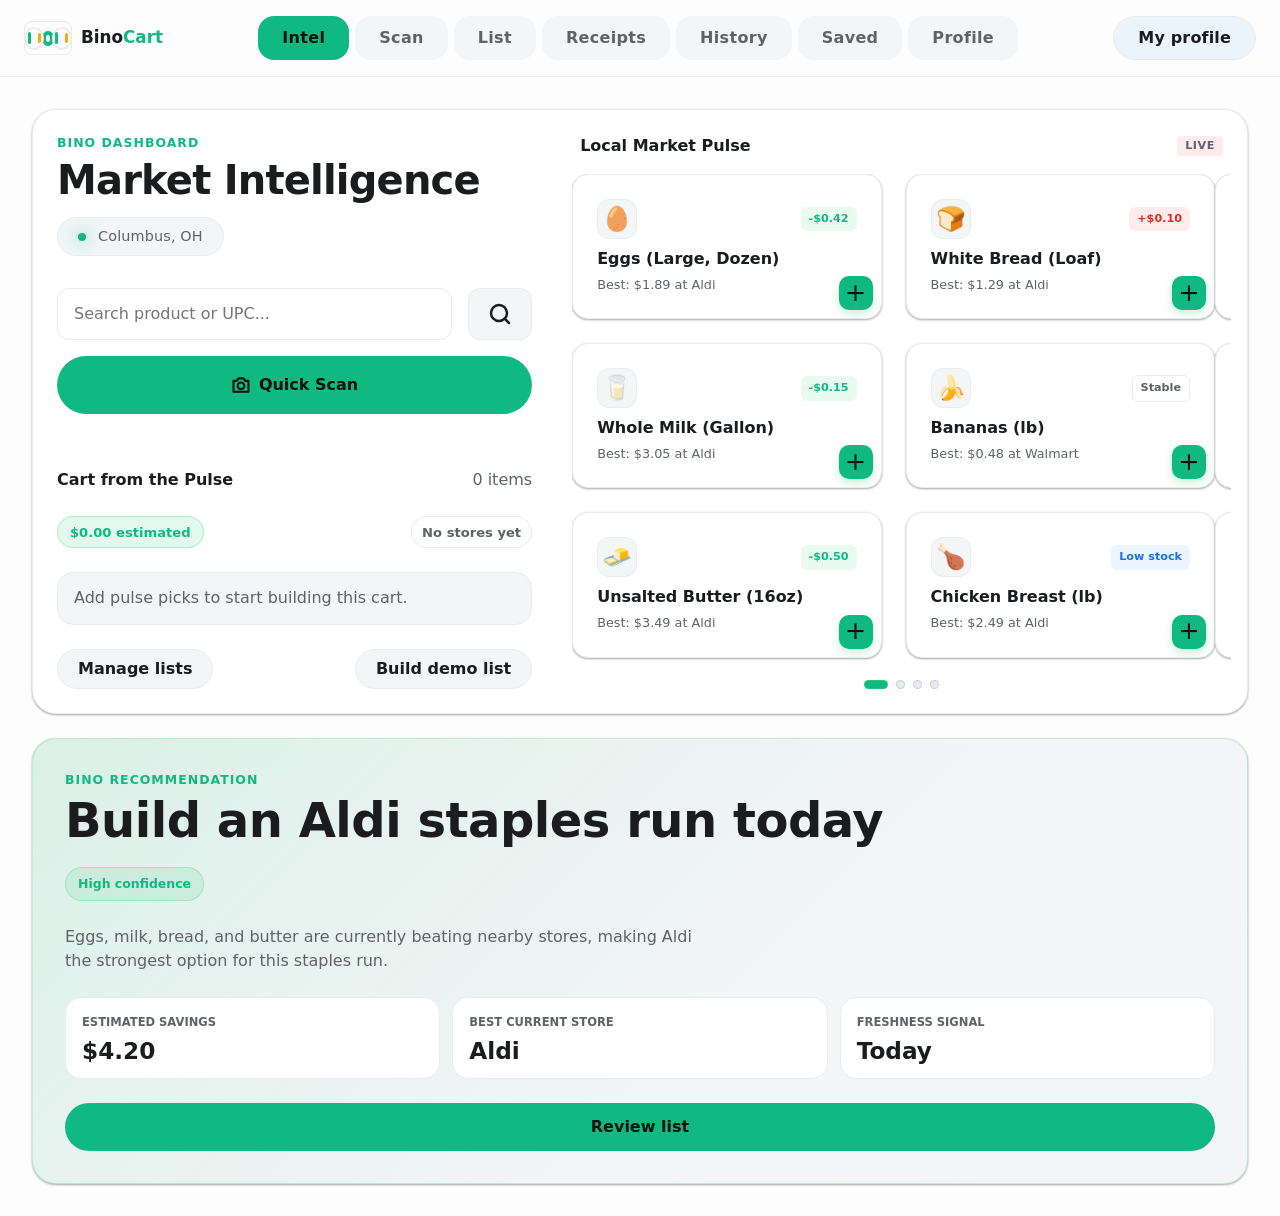
==== commit f50f34a8: "Expand Local Market Pulse feed" ====
--- a/Personal Projects/Barcode Scanner/index.html
+++ b/Personal Projects/Barcode Scanner/index.html
@@ -54,38 +54,8 @@
 
         <section class="market-pulse">
           <div class="section-heading"><h3>Local Market Pulse</h3><span class="live-indicator">LIVE</span></div>
-          <div class="pulse-grid">
-            <article class="pulse-card square-card" data-pulse-trigger="eggs">
-              <div class="pulse-header"><span class="pulse-icon">🥚</span><span class="trend-badge down">-$0.42</span></div>
-              <div class="pulse-body"><strong>Eggs (Dozen)</strong><p>Best: $1.89 at Aldi</p></div>
-              <button class="quick-remove-btn hidden" data-remove-cheapest="eggs" aria-label="Remove Eggs from cart"><span>-</span></button>
-              <button class="quick-add-btn" data-add-cheapest="eggs"><span>+</span></button>
-            </article>
-            <article class="pulse-card square-card" data-pulse-trigger="milk">
-              <div class="pulse-header"><span class="pulse-icon">🥛</span><span class="trend-badge down">-$0.15</span></div>
-              <div class="pulse-body"><strong>Milk (Gallon)</strong><p>Best: $3.05 at Aldi</p></div>
-              <button class="quick-remove-btn hidden" data-remove-cheapest="milk" aria-label="Remove Milk from cart"><span>-</span></button>
-              <button class="quick-add-btn" data-add-cheapest="milk"><span>+</span></button>
-            </article>
-            <article class="pulse-card square-card" data-pulse-trigger="bread">
-              <div class="pulse-header"><span class="pulse-icon">🍞</span><span class="trend-badge up">+$0.10</span></div>
-              <div class="pulse-body"><strong>Bread (Loaf)</strong><p>Best: $1.29 at Aldi</p></div>
-              <button class="quick-remove-btn hidden" data-remove-cheapest="bread" aria-label="Remove Bread from cart"><span>-</span></button>
-              <button class="quick-add-btn" data-add-cheapest="bread"><span>+</span></button>
-            </article>
-            <article class="pulse-card square-card" data-pulse-trigger="bananas">
-              <div class="pulse-header"><span class="pulse-icon">🍌</span><span class="trend-badge stable">Stable</span></div>
-              <div class="pulse-body"><strong>Bananas (lb)</strong><p>Best: $0.48 at Walmart</p></div>
-              <button class="quick-remove-btn hidden" data-remove-cheapest="bananas" aria-label="Remove Bananas from cart"><span>-</span></button>
-              <button class="quick-add-btn" data-add-cheapest="bananas"><span>+</span></button>
-            </article>
-            <article class="pulse-card square-card" data-pulse-trigger="butter">
-              <div class="pulse-header"><span class="pulse-icon">🧈</span><span class="trend-badge down">-$0.50</span></div>
-              <div class="pulse-body"><strong>Butter (16oz)</strong><p>Best: $3.49 at Aldi</p></div>
-              <button class="quick-remove-btn hidden" data-remove-cheapest="butter" aria-label="Remove Butter from cart"><span>-</span></button>
-              <button class="quick-add-btn" data-add-cheapest="butter"><span>+</span></button>
-            </article>
-          </div>
+          <div id="pulsePages" class="pulse-pages" aria-label="Swipe through Local Market Pulse pages"></div>
+          <div id="pulsePagination" class="pulse-pagination" aria-label="Local Market Pulse pages"></div>
         </section>
 
         <section class="basket-panel" aria-label="Cart from the Pulse">
--- a/Personal Projects/Barcode Scanner/styles.css
+++ b/Personal Projects/Barcode Scanner/styles.css
@@ -284,6 +284,8 @@
     display: grid;
     justify-content: start;
     gap: var(--space-md);
+    min-width: 0;
+    container-type: inline-size;
   }
 
   .dashboard-pane > .search-hero {
@@ -364,6 +366,30 @@
 .market-pulse {
   display: grid;
   gap: var(--space-md);
+}
+
+.pulse-pages {
+  display: flex;
+  gap: 0;
+  margin: 0 calc(var(--space-sm) * -1);
+  overflow-x: auto;
+  overflow-y: hidden;
+  padding: 0 var(--space-sm) 2px;
+  scroll-snap-type: x mandatory;
+  scrollbar-width: none;
+  touch-action: pan-x pan-y;
+  -webkit-overflow-scrolling: touch;
+}
+
+.pulse-pages::-webkit-scrollbar {
+  display: none;
+}
+
+.pulse-page {
+  flex: 0 0 100%;
+  min-width: 0;
+  scroll-snap-align: start;
+  scroll-snap-stop: always;
 }
 
 .live-indicator {
@@ -462,6 +488,32 @@
 .trend-badge.down { background: rgba(46, 204, 113, 0.1); color: var(--green); }
 .trend-badge.up { background: rgba(239, 68, 68, 0.1); color: var(--red); }
 .trend-badge.stable { background: var(--panel); color: var(--muted); border: 1px solid var(--line); }
+.trend-badge.deal { background: rgba(255, 180, 0, 0.12); color: var(--amber); }
+.trend-badge.shortage { background: rgba(82, 168, 255, 0.12); color: var(--blue); }
+
+.pulse-pagination {
+  display: flex;
+  justify-content: center;
+  gap: 8px;
+  padding-top: var(--space-xs);
+}
+
+.pulse-dot {
+  width: 9px;
+  height: 9px;
+  min-height: 0;
+  padding: 0;
+  border: 1px solid rgba(154, 167, 184, 0.4);
+  border-radius: 999px;
+  background: rgba(154, 167, 184, 0.24);
+  transition: width 0.2s ease, background 0.2s ease, border-color 0.2s ease;
+}
+
+.pulse-dot.active {
+  width: 24px;
+  border-color: rgba(46, 204, 113, 0.75);
+  background: var(--green);
+}
 
 .pulse-body {
   margin-top: auto;
@@ -514,6 +566,8 @@
 .recommendation-panel {
   display: grid;
   gap: var(--space-lg);
+  min-width: 0;
+  overflow: hidden;
   padding: var(--space-xl);
   border: 1px solid rgba(46, 204, 113, 0.24);
   border-radius: var(--radius-lg);
@@ -526,12 +580,14 @@
 .recommendation-header {
   display: grid;
   gap: var(--space-sm);
+  min-width: 0;
+  container-type: inline-size;
 }
 
 .recommendation-header h2 {
   max-width: none;
   margin: 0;
-  font-size: clamp(1.9rem, 3vw, 3rem);
+  font-size: clamp(1.9rem, 7cqi, 3rem);
   line-height: 1;
 }
 
@@ -554,12 +610,14 @@
   max-width: 64ch;
   margin: 0;
   color: var(--muted);
+  overflow-wrap: anywhere;
 }
 
 .recommendation-metrics {
   display: grid;
-  grid-template-columns: repeat(3, minmax(0, 1fr));
+  grid-template-columns: repeat(auto-fit, minmax(min(100%, 180px), 1fr));
   gap: var(--space-ms);
+  min-width: 0;
 }
 
 .recommendation-metrics div {
@@ -1264,6 +1322,8 @@
 
   .dashboard-pane > .topbar {
     grid-area: topbar;
+    min-width: 0;
+    container-type: inline-size;
   }
 
   .dashboard-pane > .search-hero {
@@ -1280,9 +1340,11 @@
   }
 
   .dashboard-pane h1 {
-    max-width: none;
-    white-space: nowrap;
-    font-size: clamp(2.75rem, 3.9vw, 4.25rem);
+    max-width: 100%;
+    overflow-wrap: normal;
+    text-wrap: balance;
+    font-size: clamp(2.5rem, 5.4cqi, 4.25rem);
+    line-height: 1.05;
   }
 
   .dashboard-pane .location-pill {
@@ -1311,7 +1373,7 @@
   }
 
   .app-shell > .recommendation-panel {
-    grid-template-columns: minmax(720px, 0.56fr) minmax(520px, 0.44fr);
+    grid-template-columns: minmax(0, 0.58fr) minmax(0, 0.42fr);
     grid-template-rows: auto auto auto;
     align-items: start;
     column-gap: var(--space-2xl);
@@ -1324,7 +1386,8 @@
   }
 
   .app-shell > .recommendation-panel .recommendation-header h2 {
-    white-space: nowrap;
+    white-space: normal;
+    text-wrap: balance;
   }
 
   .app-shell > .recommendation-panel .confidence-pill {
@@ -1357,13 +1420,29 @@
   }
 }
 
+@media (min-width: 901px) and (max-width: 1180px) {
+  .dashboard-pane {
+    grid-template-columns: minmax(0, 1fr);
+    grid-template-areas:
+      "topbar"
+      "search"
+      "pulse"
+      "basket";
+  }
+
+  .dashboard-pane h1 {
+    white-space: normal;
+    font-size: clamp(2.75rem, 8cqi, 4.25rem);
+  }
+}
+
 @media (max-width: 1200px) {
   .app-shell > .recommendation-panel .recommendation-header h2 {
     white-space: normal;
   }
 }
 
-@media (min-width: 901px) and (max-width: 1320px) {
+@media (min-width: 901px) and (max-width: 1500px) {
   .app-shell > .recommendation-panel {
     grid-template-columns: minmax(0, 1fr);
     grid-template-rows: none;
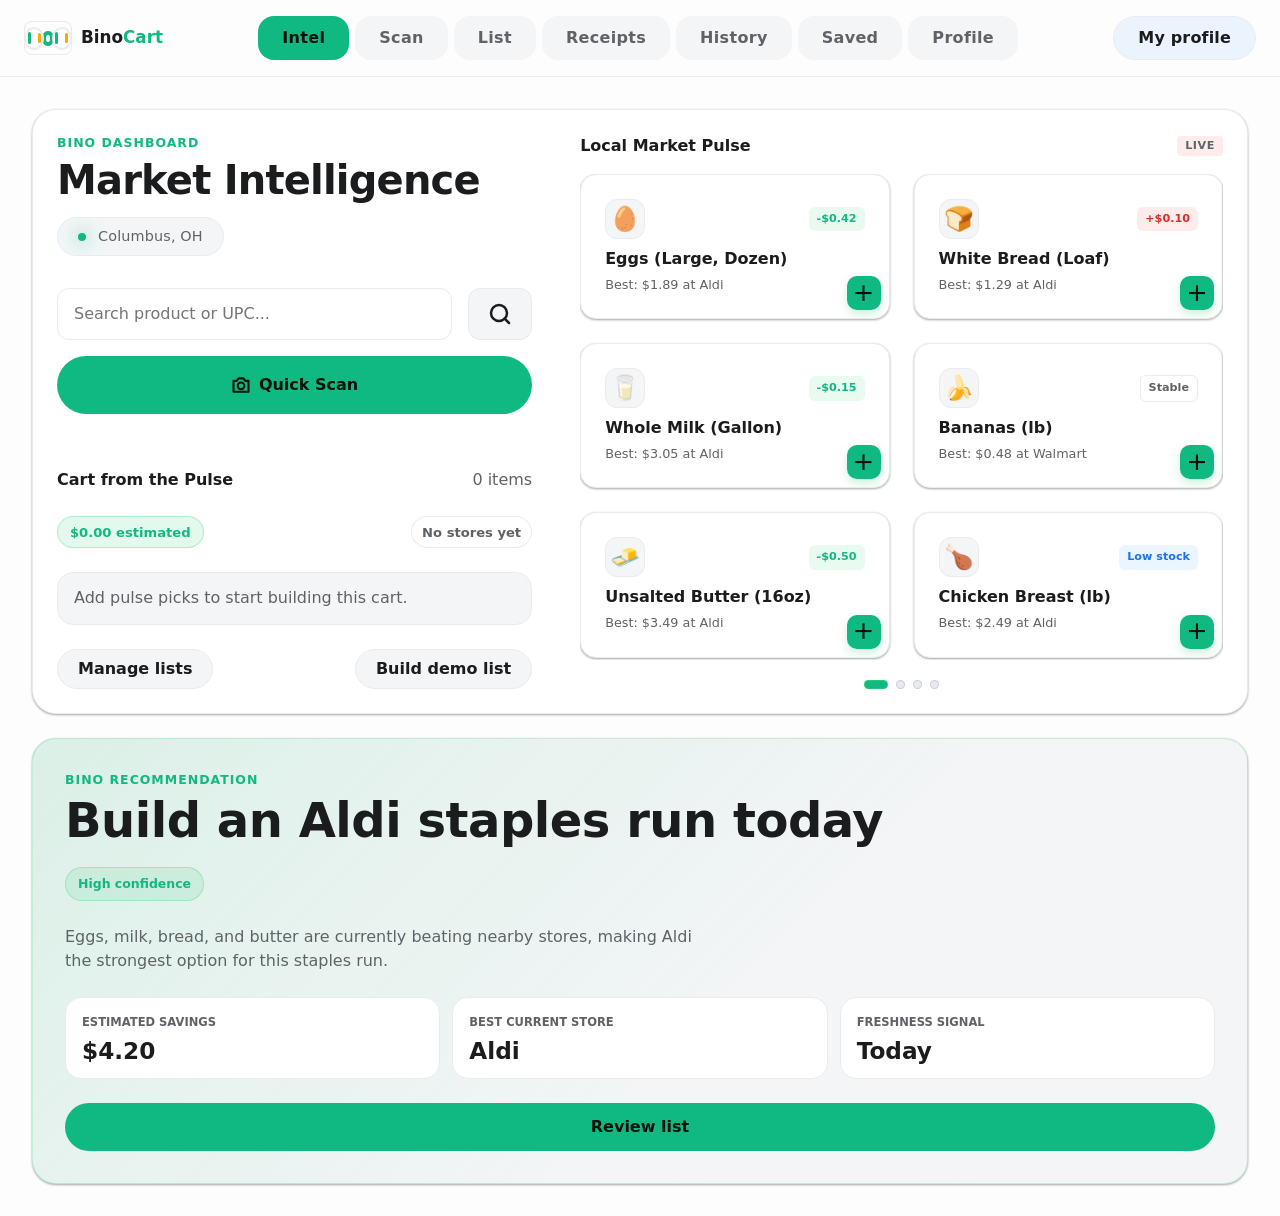
==== commit f9bc2387: "Restore scanner startup controls" ====
--- a/Personal Projects/Barcode Scanner/index.html
+++ b/Personal Projects/Barcode Scanner/index.html
@@ -43,7 +43,7 @@
               <a href="receipts.html" class="search-trigger" title="Go to Receipt Scanning"><svg viewBox="0 0 24 24" width="24" height="24" stroke="currentColor" fill="none" stroke-width="2.5"><circle cx="11" cy="11" r="8"/><path d="M21 21l-4.35-4.35" stroke-linecap="round"/></svg></a>
             </div>
           </form>
-          <a href="scan.html" class="primary-btn scan-hero-btn">
+          <a href="scan.html?scan=true" class="primary-btn scan-hero-btn">
             <svg viewBox="0 0 24 24" width="20" height="20" stroke="currentColor" fill="none" stroke-width="2.5" aria-hidden="true">
               <path d="M3 7h4l2-3h6l2 3h4v13H3z" stroke-linejoin="round"/>
               <circle cx="12" cy="13" r="4"/>
@@ -157,7 +157,7 @@
 
     <div id="actionOverlay" class="action-overlay">
       <div class="action-options">
-        <a href="scan.html" class="action-btn"><div class="action-icon-circle"><svg viewBox="0 0 24 24" width="32" height="32"><path d="M3 7V5a2 2 0 0 1 2-2h2 M17 3h2a2 2 0 0 1 2 2v2 M21 17v2a2 2 0 0 1-2 2h-2 M7 21H5a2 2 0 0 1-2-2v-2 M7 12h10" stroke-width="2.5" stroke="currentColor" fill="none" stroke-linecap="round" stroke-linejoin="round"/></svg></div><span>Barcode Scan</span></a>
+        <a href="scan.html?scan=true" class="action-btn"><div class="action-icon-circle"><svg viewBox="0 0 24 24" width="32" height="32"><path d="M3 7V5a2 2 0 0 1 2-2h2 M17 3h2a2 2 0 0 1 2 2v2 M21 17v2a2 2 0 0 1-2 2h-2 M7 21H5a2 2 0 0 1-2-2v-2 M7 12h10" stroke-width="2.5" stroke="currentColor" fill="none" stroke-linecap="round" stroke-linejoin="round"/></svg></div><span>Barcode Scan</span></a>
         <a href="receipts.html" class="action-btn"><div class="action-icon-circle"><svg viewBox="0 0 24 24" width="32" height="32"><path d="M4 2v18l2-1 2 1 2-1 2 1 2-1 2 1 2-1V2l-2 1-2-1-2 1-2-1-2 1-2-1-2 1Z M9 7h6M9 11h6M9 15h4" stroke-width="2.5" stroke="currentColor" fill="none" stroke-linecap="round" stroke-linejoin="round"/></svg></div><span>Receipt Scan</span></a>
       </div>
       <button class="close-actions-btn" id="closeActions">✕</button>
--- a/Personal Projects/Barcode Scanner/styles.css
+++ b/Personal Projects/Barcode Scanner/styles.css
@@ -304,6 +304,11 @@
     grid-area: basket;
   }
 
+  .dashboard-pane .basket-list {
+    grid-template-columns: repeat(auto-fit, minmax(min(100%, 280px), 1fr));
+    align-items: stretch;
+  }
+
   .dashboard-pane h1 {
     max-width: 10ch;
     font-size: clamp(3.25rem, 5vw, 5rem);
@@ -381,15 +386,26 @@
   -webkit-overflow-scrolling: touch;
 }
 
+.pulse-strict-snap .pulse-pages {
+  margin-inline: 0;
+  padding-inline: 0;
+}
+
 .pulse-pages::-webkit-scrollbar {
   display: none;
 }
 
 .pulse-page {
+  box-sizing: border-box;
   flex: 0 0 100%;
   min-width: 0;
+  padding-right: var(--space-lg);
   scroll-snap-align: start;
   scroll-snap-stop: always;
+}
+
+.pulse-strict-snap .pulse-page {
+  padding-right: 0;
 }
 
 .live-indicator {
@@ -423,9 +439,8 @@
 }
 
 .pulse-card.square-card:hover {
-  transform: translateY(-4px);
   border-color: var(--green);
-  box-shadow: var(--shadow-lg);
+  box-shadow: inset 0 0 0 1px rgba(46, 204, 113, 0.55), var(--shadow);
 }
 
 .pulse-header {
@@ -467,7 +482,6 @@
 }
 
 .pulse-card.square-card:hover {
-  transform: scale(1.02);
   border-color: var(--green);
 }
 
@@ -1339,6 +1353,11 @@
     grid-area: basket;
   }
 
+  .dashboard-pane .basket-list {
+    grid-template-columns: repeat(auto-fit, minmax(min(100%, 280px), 1fr));
+    align-items: stretch;
+  }
+
   .dashboard-pane h1 {
     max-width: 100%;
     overflow-wrap: normal;
@@ -1469,6 +1488,13 @@
 
 .settings-row {
   margin-top: var(--space-xs);
+}
+
+.setting-hint {
+  margin: 6px 0 0 60px;
+  color: var(--muted);
+  font-size: 0.82rem;
+  line-height: 1.35;
 }
 
 .toggle-switch {
@@ -1620,6 +1646,7 @@
 
 .basket-list {
   display: grid;
+  grid-template-columns: repeat(auto-fit, minmax(min(100%, 260px), 1fr));
   gap: var(--space-ms);
   min-height: 46px;
 }
@@ -1633,6 +1660,7 @@
 }
 
 .basket-empty {
+  grid-column: 1 / -1;
   color: var(--muted);
   line-height: 1.4;
 }
